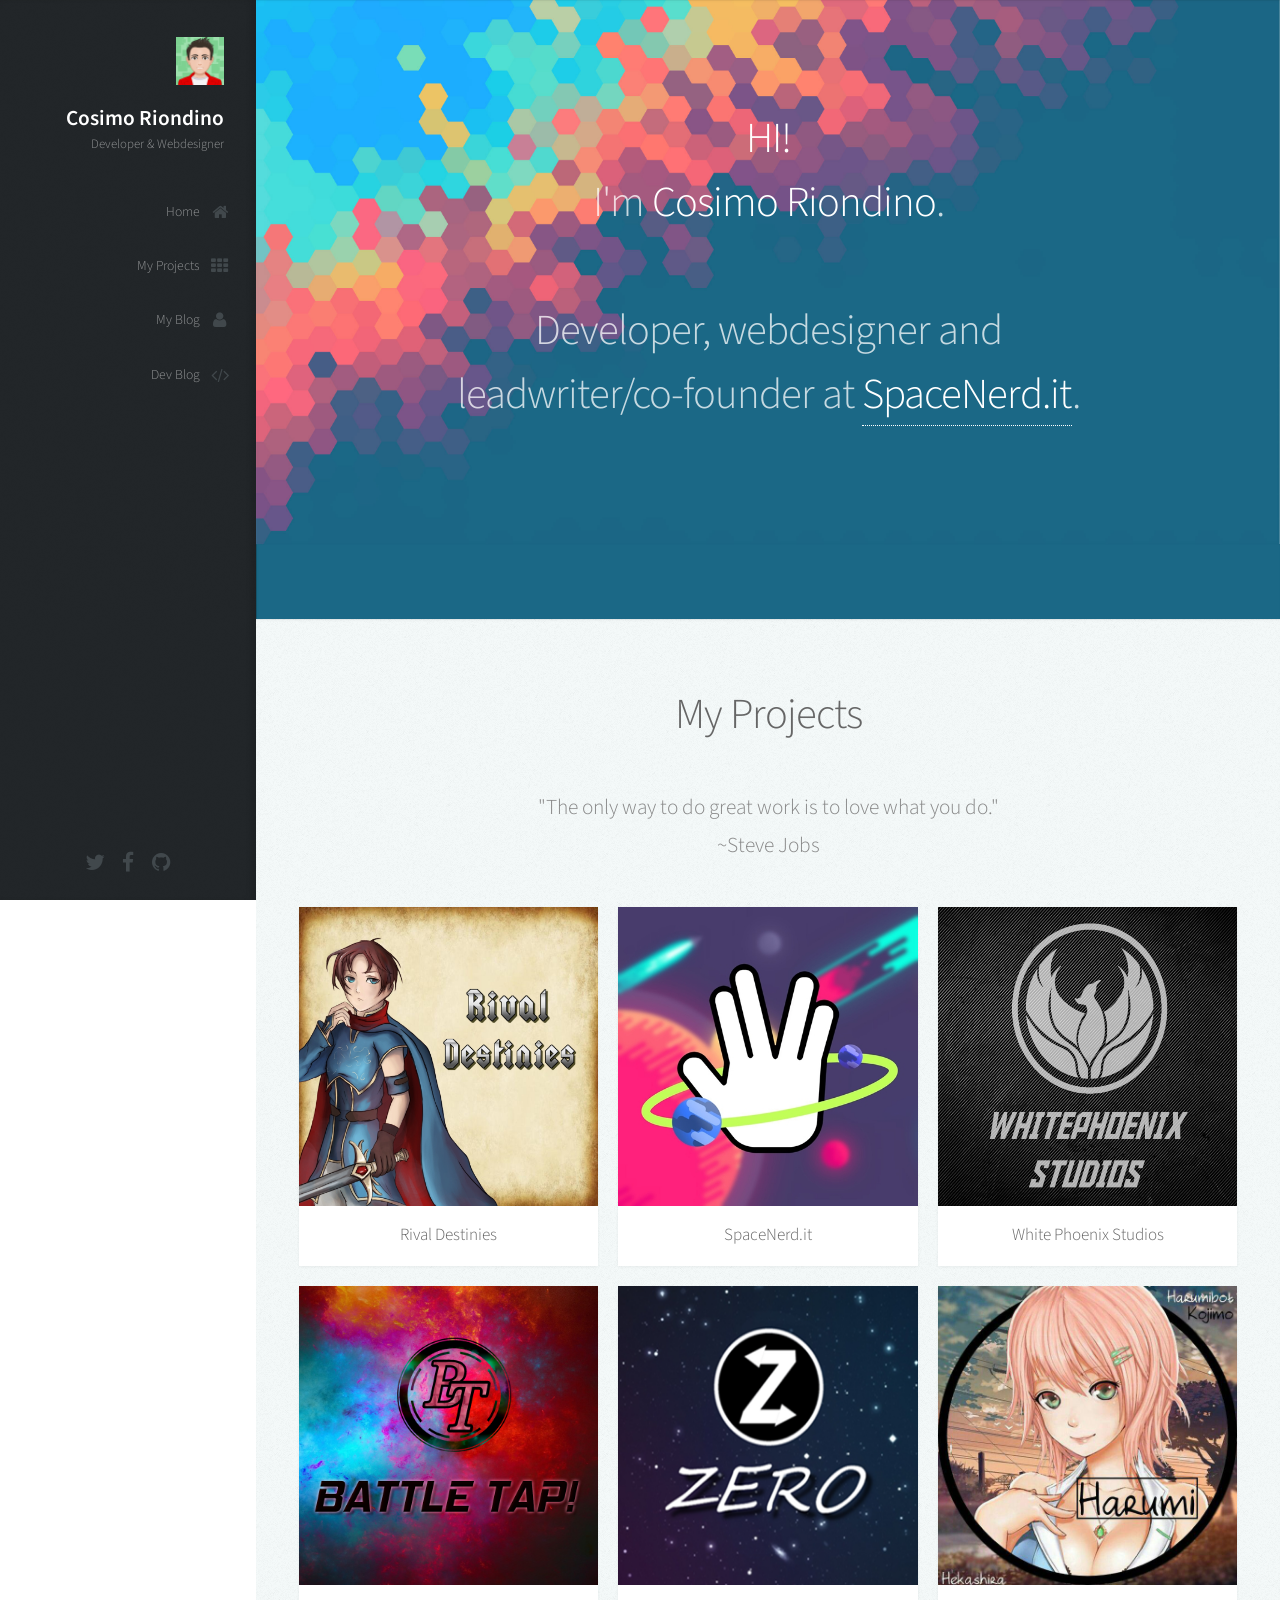
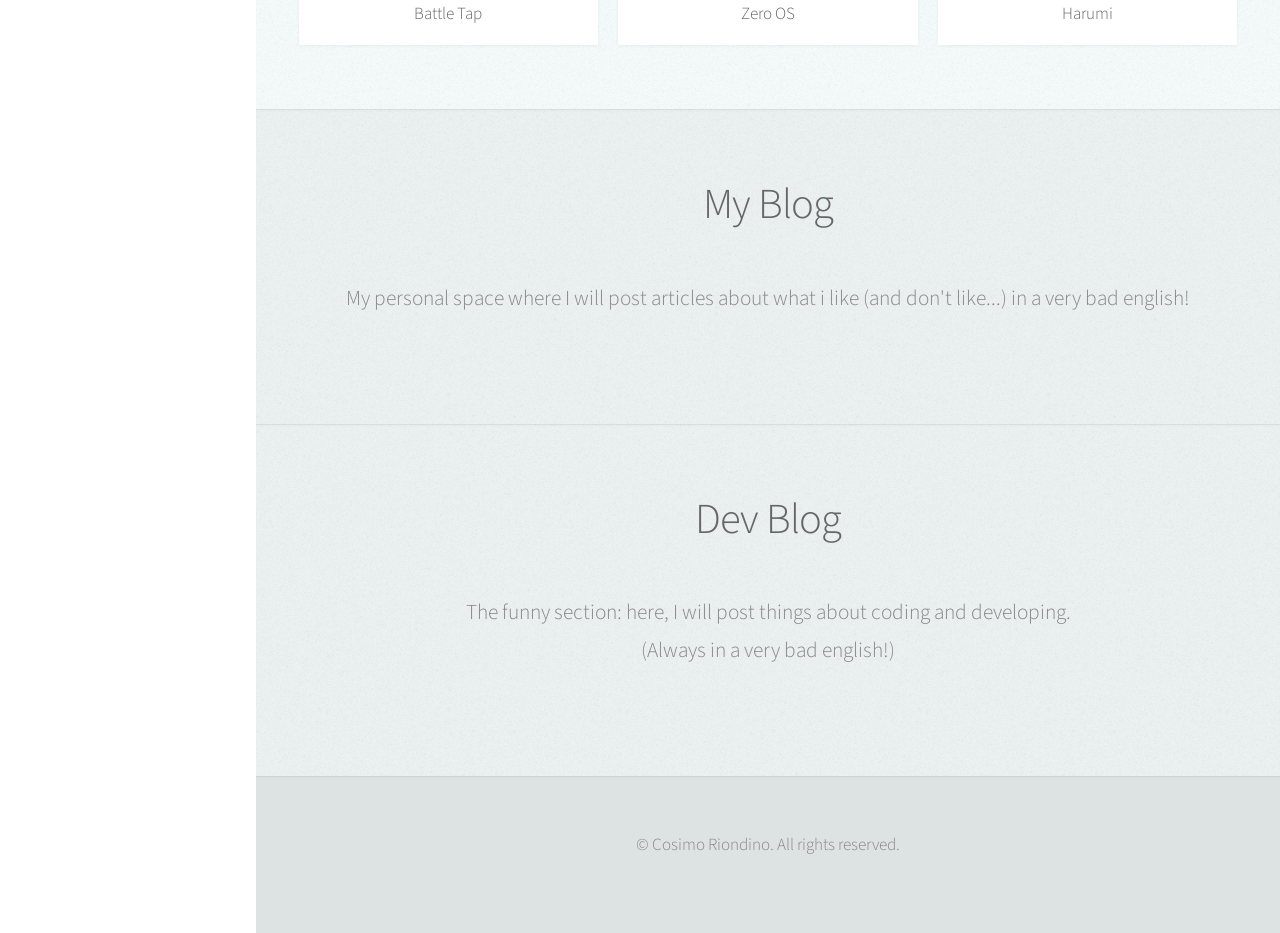
==== en/index.html @ 4dcd9742 "Initial commit" ====
<!DOCTYPE HTML>
<!--
  Portfolio site by Cosimo "Kojimo" Riondino

  Based on Prologue by HTML5 UP
	html5up.net | @ajlkn
	Free for personal and commercial use under the CCA 3.0 license (html5up.net/license)
-->
<html>
	<head>
		<title>Cosimo Riondino</title>
		<meta charset="utf-8" />
		<meta name="viewport" content="width=device-width, initial-scale=1" />
		<!--[if lte IE 8]><script src="assets/js/ie/html5shiv.js"></script><![endif]-->
		<link rel="stylesheet" href="assets/css/main.css" />
		<!--[if lte IE 8]><link rel="stylesheet" href="assets/css/ie8.css" /><![endif]-->
		<!--[if lte IE 9]><link rel="stylesheet" href="assets/css/ie9.css" /><![endif]-->
		<link rel="shortcut icon" type="image/png" href="images/avatar.png"/>
		<link rel="shortcut icon" type="image/png" href="https://kojimo.github.io/en/images/avatar.png"/>
	</head>
    <body>
		<!-- Header -->
			<div id="header">

				<div class="top">

					<!-- Logo -->
						<div id="logo">
							<span class="image avatar48"><img src="images/avatar.png" alt="" /></span>
							<h1 id="title">Cosimo Riondino</h1>
							<p>Developer & Webdesigner</p>
						</div>

					<!-- Nav -->
						<nav id="nav">
							<ul>
								<li><a href="#top" id="top-link" class="skel-layers-ignoreHref"><span class="icon fa-home">Home</span></a></li>
								<li><a href="#portfolio" id="portfolio-link" class="skel-layers-ignoreHref"><span class="icon fa-th">My Projects</span></a></li>
								<li><a href="#blog" id="about-link" class="skel-layers-ignoreHref"><span class="icon fa-user">My Blog</span></a></li>
                <li><a href="#dev" id="about-link" class="skel-layers-ignoreHref"><span class="icon fa-code">Dev Blog</span></a></li>
							</ul>
						</nav>

				</div>

				<div class="bottom">

					<!-- Social Icons -->
						<ul class="icons">
							<li><a href="https://twitter.com/kojimodev" class="icon fa-twitter"><span class="label">Twitter</span></a></li>
							<li><a href="https://www.facebook.com/cosimo.riondino.1" class="icon fa-facebook"><span class="label">Facebook</span></a></li>
							<li><a href="https://github.com/Kojimo" class="icon fa-github"><span class="label">Github</span></a></li>
						</ul>

				</div>

			</div>

		<!-- Main -->
			<div id="main">

				<!-- Intro -->
					<section id="top" class="one dark cover">
						<div class="container">

							<header>
								<h2 class="alt"><strong>HI!</strong><br>I'm <strong>Cosimo Riondino</strong>.<br><br>
                                    <p>Developer, webdesigner and <br>leadwriter/co-founder at <a href="https://spacenerd.it/">SpaceNerd.it</a>.</p></h2>
							</header>

						</div>
					</section>

				<!-- Portfolio -->
					<section id="portfolio" class="two">
						<div class="container">

							<header>
								<h2>My Projects</h2>
							</header>

							<p>"The only way to do great work is to love what you do."<br>~Steve Jobs</p>

							<div class="row">
								<div class="4u 12u$(mobile)">
									<article class="item">
										<a href="" class="image fit"><img src="images/rd.jpg" alt="" /></a>
										<header>
											<h3>Rival Destinies</h3>
										</header>
									</article>
									<article class="item">
										<a href="#" class="image fit"><img src="images/BTLOGO.png" alt="" /></a>
										<header>
											<h3>Battle Tap</h3>
										</header>
									</article>
								</div>
								<div class="4u 12u$(mobile)">
                                    <article class="item">
										<a href="" class="image fit"><img src="images/spn_logo.jpg" alt="" /></a>
										<header>
											<h3>SpaceNerd.it</h3>
										</header>
									</article>
									<article class="item">
										<a href="#" class="image fit"><img src="images/zero.png" alt="" /></a>
										<header>
											<h3>Zero OS</h3>
										</header>
									</article>
								</div>
								<div class="4u$ 12u$(mobile)">
                                    <article class="item">
										<a href="" class="image fit"><img src="images/wps.jpg" alt="" /></a>
										<header>
											<h3>White Phoenix Studios</h3>
										</header>
									</article>
									<article class="item">
										<a href="#" class="image fit"><img src="images/Harumi.jpg" alt="" /></a>
										<header>
											<h3>Harumi</h3>
										</header>
									</article>
								</div>
							</div>

						</div>
					</section>

				<!-- My Blog -->
					<section id="blog" class="three">
						<div class="container">

							<header>
								<h2>My Blog</h2>
							</header>

							<p>My personal space where I will post articles about what i like (and don't like...) in a very bad english!</p>

							<!--
							<div class="row">
								<div class="4u 12u$(mobile)">
									<article class="item">
										<a href="http://whitephoenix.horizon-team.com/rival-destinies" class="image fit"><img src="images/rd.jpg" alt="" /></a>
										<header>
											<h3>Rival Destinies</h3>
											<p style="text-align: justify;text-justify: inter-word;margin: 20px;">
											Tincidunt eu elit diam magnis pretium accumsan etiam id urna. Ridiculus
											ultricies curae quis et rhoncus velit. Lobortis elementum aliquet nec vitae
											laoreet eget cubilia quam non etiam odio tincidunt montes. Elementum sem
											parturient nulla quam placerat viverra mauris non cum elit tempus ullamcorper
											dolor. Libero rutrum ut lacinia donec curae mus vel quisque sociis nec
											ornare iaculis.</p>
										</header>
									</article>

								</div>
								<div class="4u 12u$(mobile)">
									<article class="item">
										<a href="http://whitephoenix.horizon-team.com/rival-destinies" class="image fit"><img src="images/rd.jpg" alt="" /></a>
										<header>
											<h3>Rival Destinies</h3>
											<p style="text-align: justify;text-justify: inter-word;margin: 20px;">
											Tincidunt eu elit diam magnis pretium accumsan etiam id urna. Ridiculus
											ultricies curae quis et rhoncus velit. Lobortis elementum aliquet nec vitae
											laoreet eget cubilia quam non etiam odio tincidunt montes. Elementum sem
											parturient nulla quam placerat viverra mauris non cum elit tempus ullamcorper
											dolor. Libero rutrum ut lacinia donec curae mus vel quisque sociis nec
											ornare iaculis.</p>
										</header>
									</article>

								</div>
								<div class="4u 12u$(mobile)">
									<article class="item">
										<a href="http://whitephoenix.horizon-team.com/rival-destinies" class="image fit"><img src="images/rd.jpg" alt="" /></a>
										<header>
											<h3>Rival Destinies</h3>
											<p style="text-align: justify;text-justify: inter-word;margin: 20px;">
											Tincidunt eu elit diam magnis pretium accumsan etiam id urna. Ridiculus
											ultricies curae quis et rhoncus velit. Lobortis elementum aliquet nec vitae
											laoreet eget cubilia quam non etiam odio tincidunt montes. Elementum sem
											parturient nulla quam placerat viverra mauris non cum elit tempus ullamcorper
											dolor. Libero rutrum ut lacinia donec curae mus vel quisque sociis nec
											ornare iaculis.</p>
										</header>
									</article>
								</div>
-->

						</div>
					</section>

                <!-- Dev Blog -->
					<section id="dev" class="three">
						<div class="container">

							<header>
								<h2>Dev Blog</h2>
							</header>

							<!-- <a href="#" class="image featured"><img src="images/pic08.jpg" alt="" /></a> -->

							<p>The funny section: here, I will post things about coding and developing.<br>(Always in a very bad english!)</p>

						</div>
					</section>

			</div>

		<!-- Footer -->
			<div id="footer">

				<!-- Copyright -->
					<ul class="copyright">
						<li>&copy; Cosimo Riondino. All rights reserved.</li>
					</ul>

			</div>

		<!-- Scripts -->
			<script src="assets/js/jquery.min.js"></script>
			<script src="assets/js/jquery.scrolly.min.js"></script>
			<script src="assets/js/jquery.scrollzer.min.js"></script>
			<script src="assets/js/skel.min.js"></script>
			<script src="assets/js/util.js"></script>
			<!--[if lte IE 8]><script src="assets/js/ie/respond.min.js"></script><![endif]-->
			<script src="assets/js/main.js"></script>

	</body>
</html>
---- en/assets/css/main.css ----
@import url("font-awesome.min.css");
@import url("https://fonts.googleapis.com/css?family=Source+Sans+Pro:300,300italic,400,600");

/*
	Prologue by HTML5 UP
	html5up.net | @ajlkn
	Free for personal and commercial use under the CCA 3.0 license (html5up.net/license)
*/

/* Reset */

	html, body, div, span, applet, object, iframe, h1, h2, h3, h4, h5, h6, p, blockquote, pre, a, abbr, acronym, address, big, cite, code, del, dfn, em, img, ins, kbd, q, s, samp, small, strike, strong, sub, sup, tt, var, b, u, i, center, dl, dt, dd, ol, ul, li, fieldset, form, label, legend, table, caption, tbody, tfoot, thead, tr, th, td, article, aside, canvas, details, embed, figure, figcaption, footer, header, hgroup, menu, nav, output, ruby, section, summary, time, mark, audio, video {
		margin: 0;
		padding: 0;
		border: 0;
		font-size: 100%;
		font: inherit;
		vertical-align: baseline;
	}

	article, aside, details, figcaption, figure, footer, header, hgroup, menu, nav, section {
		display: block;
	}

	body {
		line-height: 1;
	}

	ol, ul {
		list-style: none;
	}

	blockquote, q {
		quotes: none;
	}

	blockquote:before, blockquote:after, q:before, q:after {
		content: '';
		content: none;
	}

	table {
		border-collapse: collapse;
		border-spacing: 0;
	}

	body {
		-webkit-text-size-adjust: none;
	}

/* Box Model */

	*, *:before, *:after {
		-moz-box-sizing: border-box;
		-webkit-box-sizing: border-box;
		box-sizing: border-box;
	}

/* Containers */

	.container {
		margin-left: auto;
		margin-right: auto;
	}

	.container.\31 25\25 {
		width: 100%;
		max-width: 1750px;
		min-width: 1400px;
	}

	.container.\37 5\25 {
		width: 1050px;
	}

	.container.\35 0\25 {
		width: 700px;
	}

	.container.\32 5\25 {
		width: 350px;
	}

	.container {
		width: 1400px;
	}

	@media screen and (min-width: 961px) and (max-width: 1880px) {

		.container.\31 25\25 {
			width: 100%;
			max-width: 1500px;
			min-width: 1200px;
		}

		.container.\37 5\25 {
			width: 900px;
		}

		.container.\35 0\25 {
			width: 600px;
		}

		.container.\32 5\25 {
			width: 300px;
		}

		.container {
			width: 1200px;
		}

	}

	@media screen and (min-width: 961px) and (max-width: 1620px) {

		.container.\31 25\25 {
			width: 100%;
			max-width: 1200px;
			min-width: 960px;
		}

		.container.\37 5\25 {
			width: 720px;
		}

		.container.\35 0\25 {
			width: 480px;
		}

		.container.\32 5\25 {
			width: 240px;
		}

		.container {
			width: 960px;
		}

	}

	@media screen and (min-width: 961px) and (max-width: 1320px) {

		.container.\31 25\25 {
			width: 100%;
			max-width: 125%;
			min-width: 100%;
		}

		.container.\37 5\25 {
			width: 75%;
		}

		.container.\35 0\25 {
			width: 50%;
		}

		.container.\32 5\25 {
			width: 25%;
		}

		.container {
			width: 100%;
		}

	}

	@media screen and (max-width: 960px) {

		.container.\31 25\25 {
			width: 100%;
			max-width: 125%;
			min-width: 100%;
		}

		.container.\37 5\25 {
			width: 75%;
		}

		.container.\35 0\25 {
			width: 50%;
		}

		.container.\32 5\25 {
			width: 25%;
		}

		.container {
			width: 100%;
		}

	}

	@media screen and (max-width: 736px) {

		.container.\31 25\25 {
			width: 100%;
			max-width: 125%;
			min-width: 100%;
		}

		.container.\37 5\25 {
			width: 75%;
		}

		.container.\35 0\25 {
			width: 50%;
		}

		.container.\32 5\25 {
			width: 25%;
		}

		.container {
			width: 100% !important;
		}

	}

/* Grid */

	.row {
		border-bottom: solid 1px transparent;
		-moz-box-sizing: border-box;
		-webkit-box-sizing: border-box;
		box-sizing: border-box;
	}

	.row > * {
		float: left;
		-moz-box-sizing: border-box;
		-webkit-box-sizing: border-box;
		box-sizing: border-box;
	}

	.row:after, .row:before {
		content: '';
		display: block;
		clear: both;
		height: 0;
	}

	.row.uniform > * > :first-child {
		margin-top: 0;
	}

	.row.uniform > * > :last-child {
		margin-bottom: 0;
	}

	.row.\30 \25 > * {
		padding: 0px 0 0 0px;
	}

	.row.\30 \25 {
		margin: 0px 0 -1px 0px;
	}

	.row.uniform.\30 \25 > * {
		padding: 0px 0 0 0px;
	}

	.row.uniform.\30 \25 {
		margin: 0px 0 -1px 0px;
	}

	.row > * {
		padding: 40px 0 0 40px;
	}

	.row {
		margin: -40px 0 -1px -40px;
	}

	.row.uniform > * {
		padding: 40px 0 0 40px;
	}

	.row.uniform {
		margin: -40px 0 -1px -40px;
	}

	.row.\32 00\25 > * {
		padding: 80px 0 0 80px;
	}

	.row.\32 00\25 {
		margin: -80px 0 -1px -80px;
	}

	.row.uniform.\32 00\25 > * {
		padding: 80px 0 0 80px;
	}

	.row.uniform.\32 00\25 {
		margin: -80px 0 -1px -80px;
	}

	.row.\31 50\25 > * {
		padding: 60px 0 0 60px;
	}

	.row.\31 50\25 {
		margin: -60px 0 -1px -60px;
	}

	.row.uniform.\31 50\25 > * {
		padding: 60px 0 0 60px;
	}

	.row.uniform.\31 50\25 {
		margin: -60px 0 -1px -60px;
	}

	.row.\35 0\25 > * {
		padding: 20px 0 0 20px;
	}

	.row.\35 0\25 {
		margin: -20px 0 -1px -20px;
	}

	.row.uniform.\35 0\25 > * {
		padding: 20px 0 0 20px;
	}

	.row.uniform.\35 0\25 {
		margin: -20px 0 -1px -20px;
	}

	.row.\32 5\25 > * {
		padding: 10px 0 0 10px;
	}

	.row.\32 5\25 {
		margin: -10px 0 -1px -10px;
	}

	.row.uniform.\32 5\25 > * {
		padding: 10px 0 0 10px;
	}

	.row.uniform.\32 5\25 {
		margin: -10px 0 -1px -10px;
	}

	.\31 2u, .\31 2u\24 {
		width: 100%;
		clear: none;
		margin-left: 0;
	}

	.\31 1u, .\31 1u\24 {
		width: 91.6666666667%;
		clear: none;
		margin-left: 0;
	}

	.\31 0u, .\31 0u\24 {
		width: 83.3333333333%;
		clear: none;
		margin-left: 0;
	}

	.\39 u, .\39 u\24 {
		width: 75%;
		clear: none;
		margin-left: 0;
	}

	.\38 u, .\38 u\24 {
		width: 66.6666666667%;
		clear: none;
		margin-left: 0;
	}

	.\37 u, .\37 u\24 {
		width: 58.3333333333%;
		clear: none;
		margin-left: 0;
	}

	.\36 u, .\36 u\24 {
		width: 50%;
		clear: none;
		margin-left: 0;
	}

	.\35 u, .\35 u\24 {
		width: 41.6666666667%;
		clear: none;
		margin-left: 0;
	}

	.\34 u, .\34 u\24 {
		width: 33.3333333333%;
		clear: none;
		margin-left: 0;
	}

	.\33 u, .\33 u\24 {
		width: 25%;
		clear: none;
		margin-left: 0;
	}

	.\32 u, .\32 u\24 {
		width: 16.6666666667%;
		clear: none;
		margin-left: 0;
	}

	.\31 u, .\31 u\24 {
		width: 8.3333333333%;
		clear: none;
		margin-left: 0;
	}

	.\31 2u\24 + *,
	.\31 1u\24 + *,
	.\31 0u\24 + *,
	.\39 u\24 + *,
	.\38 u\24 + *,
	.\37 u\24 + *,
	.\36 u\24 + *,
	.\35 u\24 + *,
	.\34 u\24 + *,
	.\33 u\24 + *,
	.\32 u\24 + *,
	.\31 u\24 + * {
		clear: left;
	}

	.\-11u {
		margin-left: 91.66667%;
	}

	.\-10u {
		margin-left: 83.33333%;
	}

	.\-9u {
		margin-left: 75%;
	}

	.\-8u {
		margin-left: 66.66667%;
	}

	.\-7u {
		margin-left: 58.33333%;
	}

	.\-6u {
		margin-left: 50%;
	}

	.\-5u {
		margin-left: 41.66667%;
	}

	.\-4u {
		margin-left: 33.33333%;
	}

	.\-3u {
		margin-left: 25%;
	}

	.\-2u {
		margin-left: 16.66667%;
	}

	.\-1u {
		margin-left: 8.33333%;
	}

	@media screen and (min-width: 961px) and (max-width: 1880px) {

		.row > * {
			padding: 40px 0 0 40px;
		}

		.row {
			margin: -40px 0 -1px -40px;
		}

		.row.uniform > * {
			padding: 40px 0 0 40px;
		}

		.row.uniform {
			margin: -40px 0 -1px -40px;
		}

		.row.\32 00\25 > * {
			padding: 80px 0 0 80px;
		}

		.row.\32 00\25 {
			margin: -80px 0 -1px -80px;
		}

		.row.uniform.\32 00\25 > * {
			padding: 80px 0 0 80px;
		}

		.row.uniform.\32 00\25 {
			margin: -80px 0 -1px -80px;
		}

		.row.\31 50\25 > * {
			padding: 60px 0 0 60px;
		}

		.row.\31 50\25 {
			margin: -60px 0 -1px -60px;
		}

		.row.uniform.\31 50\25 > * {
			padding: 60px 0 0 60px;
		}

		.row.uniform.\31 50\25 {
			margin: -60px 0 -1px -60px;
		}

		.row.\35 0\25 > * {
			padding: 20px 0 0 20px;
		}

		.row.\35 0\25 {
			margin: -20px 0 -1px -20px;
		}

		.row.uniform.\35 0\25 > * {
			padding: 20px 0 0 20px;
		}

		.row.uniform.\35 0\25 {
			margin: -20px 0 -1px -20px;
		}

		.row.\32 5\25 > * {
			padding: 10px 0 0 10px;
		}

		.row.\32 5\25 {
			margin: -10px 0 -1px -10px;
		}

		.row.uniform.\32 5\25 > * {
			padding: 10px 0 0 10px;
		}

		.row.uniform.\32 5\25 {
			margin: -10px 0 -1px -10px;
		}

		.\31 2u\28wide\29, .\31 2u\24\28wide\29 {
			width: 100%;
			clear: none;
			margin-left: 0;
		}

		.\31 1u\28wide\29, .\31 1u\24\28wide\29 {
			width: 91.6666666667%;
			clear: none;
			margin-left: 0;
		}

		.\31 0u\28wide\29, .\31 0u\24\28wide\29 {
			width: 83.3333333333%;
			clear: none;
			margin-left: 0;
		}

		.\39 u\28wide\29, .\39 u\24\28wide\29 {
			width: 75%;
			clear: none;
			margin-left: 0;
		}

		.\38 u\28wide\29, .\38 u\24\28wide\29 {
			width: 66.6666666667%;
			clear: none;
			margin-left: 0;
		}

		.\37 u\28wide\29, .\37 u\24\28wide\29 {
			width: 58.3333333333%;
			clear: none;
			margin-left: 0;
		}

		.\36 u\28wide\29, .\36 u\24\28wide\29 {
			width: 50%;
			clear: none;
			margin-left: 0;
		}

		.\35 u\28wide\29, .\35 u\24\28wide\29 {
			width: 41.6666666667%;
			clear: none;
			margin-left: 0;
		}

		.\34 u\28wide\29, .\34 u\24\28wide\29 {
			width: 33.3333333333%;
			clear: none;
			margin-left: 0;
		}

		.\33 u\28wide\29, .\33 u\24\28wide\29 {
			width: 25%;
			clear: none;
			margin-left: 0;
		}

		.\32 u\28wide\29, .\32 u\24\28wide\29 {
			width: 16.6666666667%;
			clear: none;
			margin-left: 0;
		}

		.\31 u\28wide\29, .\31 u\24\28wide\29 {
			width: 8.3333333333%;
			clear: none;
			margin-left: 0;
		}

		.\31 2u\24\28wide\29 + *,
		.\31 1u\24\28wide\29 + *,
		.\31 0u\24\28wide\29 + *,
		.\39 u\24\28wide\29 + *,
		.\38 u\24\28wide\29 + *,
		.\37 u\24\28wide\29 + *,
		.\36 u\24\28wide\29 + *,
		.\35 u\24\28wide\29 + *,
		.\34 u\24\28wide\29 + *,
		.\33 u\24\28wide\29 + *,
		.\32 u\24\28wide\29 + *,
		.\31 u\24\28wide\29 + * {
			clear: left;
		}

		.\-11u\28wide\29 {
			margin-left: 91.66667%;
		}

		.\-10u\28wide\29 {
			margin-left: 83.33333%;
		}

		.\-9u\28wide\29 {
			margin-left: 75%;
		}

		.\-8u\28wide\29 {
			margin-left: 66.66667%;
		}

		.\-7u\28wide\29 {
			margin-left: 58.33333%;
		}

		.\-6u\28wide\29 {
			margin-left: 50%;
		}

		.\-5u\28wide\29 {
			margin-left: 41.66667%;
		}

		.\-4u\28wide\29 {
			margin-left: 33.33333%;
		}

		.\-3u\28wide\29 {
			margin-left: 25%;
		}

		.\-2u\28wide\29 {
			margin-left: 16.66667%;
		}

		.\-1u\28wide\29 {
			margin-left: 8.33333%;
		}

	}

	@media screen and (min-width: 961px) and (max-width: 1620px) {

		.row > * {
			padding: 40px 0 0 40px;
		}

		.row {
			margin: -40px 0 -1px -40px;
		}

		.row.uniform > * {
			padding: 40px 0 0 40px;
		}

		.row.uniform {
			margin: -40px 0 -1px -40px;
		}

		.row.\32 00\25 > * {
			padding: 80px 0 0 80px;
		}

		.row.\32 00\25 {
			margin: -80px 0 -1px -80px;
		}

		.row.uniform.\32 00\25 > * {
			padding: 80px 0 0 80px;
		}

		.row.uniform.\32 00\25 {
			margin: -80px 0 -1px -80px;
		}

		.row.\31 50\25 > * {
			padding: 60px 0 0 60px;
		}

		.row.\31 50\25 {
			margin: -60px 0 -1px -60px;
		}

		.row.uniform.\31 50\25 > * {
			padding: 60px 0 0 60px;
		}

		.row.uniform.\31 50\25 {
			margin: -60px 0 -1px -60px;
		}

		.row.\35 0\25 > * {
			padding: 20px 0 0 20px;
		}

		.row.\35 0\25 {
			margin: -20px 0 -1px -20px;
		}

		.row.uniform.\35 0\25 > * {
			padding: 20px 0 0 20px;
		}

		.row.uniform.\35 0\25 {
			margin: -20px 0 -1px -20px;
		}

		.row.\32 5\25 > * {
			padding: 10px 0 0 10px;
		}

		.row.\32 5\25 {
			margin: -10px 0 -1px -10px;
		}

		.row.uniform.\32 5\25 > * {
			padding: 10px 0 0 10px;
		}

		.row.uniform.\32 5\25 {
			margin: -10px 0 -1px -10px;
		}

		.\31 2u\28normal\29, .\31 2u\24\28normal\29 {
			width: 100%;
			clear: none;
			margin-left: 0;
		}

		.\31 1u\28normal\29, .\31 1u\24\28normal\29 {
			width: 91.6666666667%;
			clear: none;
			margin-left: 0;
		}

		.\31 0u\28normal\29, .\31 0u\24\28normal\29 {
			width: 83.3333333333%;
			clear: none;
			margin-left: 0;
		}

		.\39 u\28normal\29, .\39 u\24\28normal\29 {
			width: 75%;
			clear: none;
			margin-left: 0;
		}

		.\38 u\28normal\29, .\38 u\24\28normal\29 {
			width: 66.6666666667%;
			clear: none;
			margin-left: 0;
		}

		.\37 u\28normal\29, .\37 u\24\28normal\29 {
			width: 58.3333333333%;
			clear: none;
			margin-left: 0;
		}

		.\36 u\28normal\29, .\36 u\24\28normal\29 {
			width: 50%;
			clear: none;
			margin-left: 0;
		}

		.\35 u\28normal\29, .\35 u\24\28normal\29 {
			width: 41.6666666667%;
			clear: none;
			margin-left: 0;
		}

		.\34 u\28normal\29, .\34 u\24\28normal\29 {
			width: 33.3333333333%;
			clear: none;
			margin-left: 0;
		}

		.\33 u\28normal\29, .\33 u\24\28normal\29 {
			width: 25%;
			clear: none;
			margin-left: 0;
		}

		.\32 u\28normal\29, .\32 u\24\28normal\29 {
			width: 16.6666666667%;
			clear: none;
			margin-left: 0;
		}

		.\31 u\28normal\29, .\31 u\24\28normal\29 {
			width: 8.3333333333%;
			clear: none;
			margin-left: 0;
		}

		.\31 2u\24\28normal\29 + *,
		.\31 1u\24\28normal\29 + *,
		.\31 0u\24\28normal\29 + *,
		.\39 u\24\28normal\29 + *,
		.\38 u\24\28normal\29 + *,
		.\37 u\24\28normal\29 + *,
		.\36 u\24\28normal\29 + *,
		.\35 u\24\28normal\29 + *,
		.\34 u\24\28normal\29 + *,
		.\33 u\24\28normal\29 + *,
		.\32 u\24\28normal\29 + *,
		.\31 u\24\28normal\29 + * {
			clear: left;
		}

		.\-11u\28normal\29 {
			margin-left: 91.66667%;
		}

		.\-10u\28normal\29 {
			margin-left: 83.33333%;
		}

		.\-9u\28normal\29 {
			margin-left: 75%;
		}

		.\-8u\28normal\29 {
			margin-left: 66.66667%;
		}

		.\-7u\28normal\29 {
			margin-left: 58.33333%;
		}

		.\-6u\28normal\29 {
			margin-left: 50%;
		}

		.\-5u\28normal\29 {
			margin-left: 41.66667%;
		}

		.\-4u\28normal\29 {
			margin-left: 33.33333%;
		}

		.\-3u\28normal\29 {
			margin-left: 25%;
		}

		.\-2u\28normal\29 {
			margin-left: 16.66667%;
		}

		.\-1u\28normal\29 {
			margin-left: 8.33333%;
		}

	}

	@media screen and (min-width: 961px) and (max-width: 1320px) {

		.row > * {
			padding: 20px 0 0 20px;
		}

		.row {
			margin: -20px 0 -1px -20px;
		}

		.row.uniform > * {
			padding: 20px 0 0 20px;
		}

		.row.uniform {
			margin: -20px 0 -1px -20px;
		}

		.row.\32 00\25 > * {
			padding: 40px 0 0 40px;
		}

		.row.\32 00\25 {
			margin: -40px 0 -1px -40px;
		}

		.row.uniform.\32 00\25 > * {
			padding: 40px 0 0 40px;
		}

		.row.uniform.\32 00\25 {
			margin: -40px 0 -1px -40px;
		}

		.row.\31 50\25 > * {
			padding: 30px 0 0 30px;
		}

		.row.\31 50\25 {
			margin: -30px 0 -1px -30px;
		}

		.row.uniform.\31 50\25 > * {
			padding: 30px 0 0 30px;
		}

		.row.uniform.\31 50\25 {
			margin: -30px 0 -1px -30px;
		}

		.row.\35 0\25 > * {
			padding: 10px 0 0 10px;
		}

		.row.\35 0\25 {
			margin: -10px 0 -1px -10px;
		}

		.row.uniform.\35 0\25 > * {
			padding: 10px 0 0 10px;
		}

		.row.uniform.\35 0\25 {
			margin: -10px 0 -1px -10px;
		}

		.row.\32 5\25 > * {
			padding: 5px 0 0 5px;
		}

		.row.\32 5\25 {
			margin: -5px 0 -1px -5px;
		}

		.row.uniform.\32 5\25 > * {
			padding: 5px 0 0 5px;
		}

		.row.uniform.\32 5\25 {
			margin: -5px 0 -1px -5px;
		}

		.\31 2u\28narrow\29, .\31 2u\24\28narrow\29 {
			width: 100%;
			clear: none;
			margin-left: 0;
		}

		.\31 1u\28narrow\29, .\31 1u\24\28narrow\29 {
			width: 91.6666666667%;
			clear: none;
			margin-left: 0;
		}

		.\31 0u\28narrow\29, .\31 0u\24\28narrow\29 {
			width: 83.3333333333%;
			clear: none;
			margin-left: 0;
		}

		.\39 u\28narrow\29, .\39 u\24\28narrow\29 {
			width: 75%;
			clear: none;
			margin-left: 0;
		}

		.\38 u\28narrow\29, .\38 u\24\28narrow\29 {
			width: 66.6666666667%;
			clear: none;
			margin-left: 0;
		}

		.\37 u\28narrow\29, .\37 u\24\28narrow\29 {
			width: 58.3333333333%;
			clear: none;
			margin-left: 0;
		}

		.\36 u\28narrow\29, .\36 u\24\28narrow\29 {
			width: 50%;
			clear: none;
			margin-left: 0;
		}

		.\35 u\28narrow\29, .\35 u\24\28narrow\29 {
			width: 41.6666666667%;
			clear: none;
			margin-left: 0;
		}

		.\34 u\28narrow\29, .\34 u\24\28narrow\29 {
			width: 33.3333333333%;
			clear: none;
			margin-left: 0;
		}

		.\33 u\28narrow\29, .\33 u\24\28narrow\29 {
			width: 25%;
			clear: none;
			margin-left: 0;
		}

		.\32 u\28narrow\29, .\32 u\24\28narrow\29 {
			width: 16.6666666667%;
			clear: none;
			margin-left: 0;
		}

		.\31 u\28narrow\29, .\31 u\24\28narrow\29 {
			width: 8.3333333333%;
			clear: none;
			margin-left: 0;
		}

		.\31 2u\24\28narrow\29 + *,
		.\31 1u\24\28narrow\29 + *,
		.\31 0u\24\28narrow\29 + *,
		.\39 u\24\28narrow\29 + *,
		.\38 u\24\28narrow\29 + *,
		.\37 u\24\28narrow\29 + *,
		.\36 u\24\28narrow\29 + *,
		.\35 u\24\28narrow\29 + *,
		.\34 u\24\28narrow\29 + *,
		.\33 u\24\28narrow\29 + *,
		.\32 u\24\28narrow\29 + *,
		.\31 u\24\28narrow\29 + * {
			clear: left;
		}

		.\-11u\28narrow\29 {
			margin-left: 91.66667%;
		}

		.\-10u\28narrow\29 {
			margin-left: 83.33333%;
		}

		.\-9u\28narrow\29 {
			margin-left: 75%;
		}

		.\-8u\28narrow\29 {
			margin-left: 66.66667%;
		}

		.\-7u\28narrow\29 {
			margin-left: 58.33333%;
		}

		.\-6u\28narrow\29 {
			margin-left: 50%;
		}

		.\-5u\28narrow\29 {
			margin-left: 41.66667%;
		}

		.\-4u\28narrow\29 {
			margin-left: 33.33333%;
		}

		.\-3u\28narrow\29 {
			margin-left: 25%;
		}

		.\-2u\28narrow\29 {
			margin-left: 16.66667%;
		}

		.\-1u\28narrow\29 {
			margin-left: 8.33333%;
		}

	}

	@media screen and (max-width: 960px) {

		.row > * {
			padding: 20px 0 0 20px;
		}

		.row {
			margin: -20px 0 -1px -20px;
		}

		.row.uniform > * {
			padding: 20px 0 0 20px;
		}

		.row.uniform {
			margin: -20px 0 -1px -20px;
		}

		.row.\32 00\25 > * {
			padding: 40px 0 0 40px;
		}

		.row.\32 00\25 {
			margin: -40px 0 -1px -40px;
		}

		.row.uniform.\32 00\25 > * {
			padding: 40px 0 0 40px;
		}

		.row.uniform.\32 00\25 {
			margin: -40px 0 -1px -40px;
		}

		.row.\31 50\25 > * {
			padding: 30px 0 0 30px;
		}

		.row.\31 50\25 {
			margin: -30px 0 -1px -30px;
		}

		.row.uniform.\31 50\25 > * {
			padding: 30px 0 0 30px;
		}

		.row.uniform.\31 50\25 {
			margin: -30px 0 -1px -30px;
		}

		.row.\35 0\25 > * {
			padding: 10px 0 0 10px;
		}

		.row.\35 0\25 {
			margin: -10px 0 -1px -10px;
		}

		.row.uniform.\35 0\25 > * {
			padding: 10px 0 0 10px;
		}

		.row.uniform.\35 0\25 {
			margin: -10px 0 -1px -10px;
		}

		.row.\32 5\25 > * {
			padding: 5px 0 0 5px;
		}

		.row.\32 5\25 {
			margin: -5px 0 -1px -5px;
		}

		.row.uniform.\32 5\25 > * {
			padding: 5px 0 0 5px;
		}

		.row.uniform.\32 5\25 {
			margin: -5px 0 -1px -5px;
		}

		.\31 2u\28narrower\29, .\31 2u\24\28narrower\29 {
			width: 100%;
			clear: none;
			margin-left: 0;
		}

		.\31 1u\28narrower\29, .\31 1u\24\28narrower\29 {
			width: 91.6666666667%;
			clear: none;
			margin-left: 0;
		}

		.\31 0u\28narrower\29, .\31 0u\24\28narrower\29 {
			width: 83.3333333333%;
			clear: none;
			margin-left: 0;
		}

		.\39 u\28narrower\29, .\39 u\24\28narrower\29 {
			width: 75%;
			clear: none;
			margin-left: 0;
		}

		.\38 u\28narrower\29, .\38 u\24\28narrower\29 {
			width: 66.6666666667%;
			clear: none;
			margin-left: 0;
		}

		.\37 u\28narrower\29, .\37 u\24\28narrower\29 {
			width: 58.3333333333%;
			clear: none;
			margin-left: 0;
		}

		.\36 u\28narrower\29, .\36 u\24\28narrower\29 {
			width: 50%;
			clear: none;
			margin-left: 0;
		}

		.\35 u\28narrower\29, .\35 u\24\28narrower\29 {
			width: 41.6666666667%;
			clear: none;
			margin-left: 0;
		}

		.\34 u\28narrower\29, .\34 u\24\28narrower\29 {
			width: 33.3333333333%;
			clear: none;
			margin-left: 0;
		}

		.\33 u\28narrower\29, .\33 u\24\28narrower\29 {
			width: 25%;
			clear: none;
			margin-left: 0;
		}

		.\32 u\28narrower\29, .\32 u\24\28narrower\29 {
			width: 16.6666666667%;
			clear: none;
			margin-left: 0;
		}

		.\31 u\28narrower\29, .\31 u\24\28narrower\29 {
			width: 8.3333333333%;
			clear: none;
			margin-left: 0;
		}

		.\31 2u\24\28narrower\29 + *,
		.\31 1u\24\28narrower\29 + *,
		.\31 0u\24\28narrower\29 + *,
		.\39 u\24\28narrower\29 + *,
		.\38 u\24\28narrower\29 + *,
		.\37 u\24\28narrower\29 + *,
		.\36 u\24\28narrower\29 + *,
		.\35 u\24\28narrower\29 + *,
		.\34 u\24\28narrower\29 + *,
		.\33 u\24\28narrower\29 + *,
		.\32 u\24\28narrower\29 + *,
		.\31 u\24\28narrower\29 + * {
			clear: left;
		}

		.\-11u\28narrower\29 {
			margin-left: 91.66667%;
		}

		.\-10u\28narrower\29 {
			margin-left: 83.33333%;
		}

		.\-9u\28narrower\29 {
			margin-left: 75%;
		}

		.\-8u\28narrower\29 {
			margin-left: 66.66667%;
		}

		.\-7u\28narrower\29 {
			margin-left: 58.33333%;
		}

		.\-6u\28narrower\29 {
			margin-left: 50%;
		}

		.\-5u\28narrower\29 {
			margin-left: 41.66667%;
		}

		.\-4u\28narrower\29 {
			margin-left: 33.33333%;
		}

		.\-3u\28narrower\29 {
			margin-left: 25%;
		}

		.\-2u\28narrower\29 {
			margin-left: 16.66667%;
		}

		.\-1u\28narrower\29 {
			margin-left: 8.33333%;
		}

	}

	@media screen and (max-width: 736px) {

		.row > * {
			padding: 20px 0 0 20px;
		}

		.row {
			margin: -20px 0 -1px -20px;
		}

		.row.uniform > * {
			padding: 20px 0 0 20px;
		}

		.row.uniform {
			margin: -20px 0 -1px -20px;
		}

		.row.\32 00\25 > * {
			padding: 40px 0 0 40px;
		}

		.row.\32 00\25 {
			margin: -40px 0 -1px -40px;
		}

		.row.uniform.\32 00\25 > * {
			padding: 40px 0 0 40px;
		}

		.row.uniform.\32 00\25 {
			margin: -40px 0 -1px -40px;
		}

		.row.\31 50\25 > * {
			padding: 30px 0 0 30px;
		}

		.row.\31 50\25 {
			margin: -30px 0 -1px -30px;
		}

		.row.uniform.\31 50\25 > * {
			padding: 30px 0 0 30px;
		}

		.row.uniform.\31 50\25 {
			margin: -30px 0 -1px -30px;
		}

		.row.\35 0\25 > * {
			padding: 10px 0 0 10px;
		}

		.row.\35 0\25 {
			margin: -10px 0 -1px -10px;
		}

		.row.uniform.\35 0\25 > * {
			padding: 10px 0 0 10px;
		}

		.row.uniform.\35 0\25 {
			margin: -10px 0 -1px -10px;
		}

		.row.\32 5\25 > * {
			padding: 5px 0 0 5px;
		}

		.row.\32 5\25 {
			margin: -5px 0 -1px -5px;
		}

		.row.uniform.\32 5\25 > * {
			padding: 5px 0 0 5px;
		}

		.row.uniform.\32 5\25 {
			margin: -5px 0 -1px -5px;
		}

		.\31 2u\28mobile\29, .\31 2u\24\28mobile\29 {
			width: 100%;
			clear: none;
			margin-left: 0;
		}

		.\31 1u\28mobile\29, .\31 1u\24\28mobile\29 {
			width: 91.6666666667%;
			clear: none;
			margin-left: 0;
		}

		.\31 0u\28mobile\29, .\31 0u\24\28mobile\29 {
			width: 83.3333333333%;
			clear: none;
			margin-left: 0;
		}

		.\39 u\28mobile\29, .\39 u\24\28mobile\29 {
			width: 75%;
			clear: none;
			margin-left: 0;
		}

		.\38 u\28mobile\29, .\38 u\24\28mobile\29 {
			width: 66.6666666667%;
			clear: none;
			margin-left: 0;
		}

		.\37 u\28mobile\29, .\37 u\24\28mobile\29 {
			width: 58.3333333333%;
			clear: none;
			margin-left: 0;
		}

		.\36 u\28mobile\29, .\36 u\24\28mobile\29 {
			width: 50%;
			clear: none;
			margin-left: 0;
		}

		.\35 u\28mobile\29, .\35 u\24\28mobile\29 {
			width: 41.6666666667%;
			clear: none;
			margin-left: 0;
		}

		.\34 u\28mobile\29, .\34 u\24\28mobile\29 {
			width: 33.3333333333%;
			clear: none;
			margin-left: 0;
		}

		.\33 u\28mobile\29, .\33 u\24\28mobile\29 {
			width: 25%;
			clear: none;
			margin-left: 0;
		}

		.\32 u\28mobile\29, .\32 u\24\28mobile\29 {
			width: 16.6666666667%;
			clear: none;
			margin-left: 0;
		}

		.\31 u\28mobile\29, .\31 u\24\28mobile\29 {
			width: 8.3333333333%;
			clear: none;
			margin-left: 0;
		}

		.\31 2u\24\28mobile\29 + *,
		.\31 1u\24\28mobile\29 + *,
		.\31 0u\24\28mobile\29 + *,
		.\39 u\24\28mobile\29 + *,
		.\38 u\24\28mobile\29 + *,
		.\37 u\24\28mobile\29 + *,
		.\36 u\24\28mobile\29 + *,
		.\35 u\24\28mobile\29 + *,
		.\34 u\24\28mobile\29 + *,
		.\33 u\24\28mobile\29 + *,
		.\32 u\24\28mobile\29 + *,
		.\31 u\24\28mobile\29 + * {
			clear: left;
		}

		.\-11u\28mobile\29 {
			margin-left: 91.66667%;
		}

		.\-10u\28mobile\29 {
			margin-left: 83.33333%;
		}

		.\-9u\28mobile\29 {
			margin-left: 75%;
		}

		.\-8u\28mobile\29 {
			margin-left: 66.66667%;
		}

		.\-7u\28mobile\29 {
			margin-left: 58.33333%;
		}

		.\-6u\28mobile\29 {
			margin-left: 50%;
		}

		.\-5u\28mobile\29 {
			margin-left: 41.66667%;
		}

		.\-4u\28mobile\29 {
			margin-left: 33.33333%;
		}

		.\-3u\28mobile\29 {
			margin-left: 25%;
		}

		.\-2u\28mobile\29 {
			margin-left: 16.66667%;
		}

		.\-1u\28mobile\29 {
			margin-left: 8.33333%;
		}

	}

/* Basic */

	body {
		background: #fff;
		font-family: 'Source Sans Pro', sans-serif;
		font-size: 19pt;
		font-weight: 300;
		line-height: 1.75em;
		color: #888;
	}

		body.is-loading * {
			-moz-transition: none !important;
			-webkit-transition: none !important;
			-ms-transition: none !important;
			transition: none !important;
			-moz-animation: none !important;
			-webkit-animation: none !important;
			-ms-animation: none !important;
			animation: none !important;
		}

	input, textarea, select {
		font-family: 'Source Sans Pro', sans-serif;
		font-size: 19pt;
		font-weight: 300;
		line-height: 1.75em;
		color: #888;
	}

	h1, h2, h3, h4, h5, h6 {
		font-weight: 300;
		color: #666;
		line-height: 1.5em;
	}

	h1 a, h2 a, h3 a, h4 a, h5 a, h6 a {
		color: inherit;
		text-decoration: none;
	}

		h1 a strong, h2 a strong, h3 a strong, h4 a strong, h5 a strong, h6 a strong {
			color: #333;
		}

	h2 {
		font-size: 2em;
		letter-spacing: -1px;
	}

		h2.alt {
			color: #888;
		}

			h2.alt strong {
				color: #666;
			}

	h3 {
		font-size: 1.5em;
	}

	header {
		margin: 0 0 2em 0;
	}

		header > p {
			margin: 1em 0 0 0;
		}

	footer {
		margin: 2em 0 0 0;
	}

	strong, b {
		font-weight: 300;
		color: #666;
	}

	em, i {
		font-style: italic;
	}

	a {
		text-decoration: none;
		color: inherit;
		border-bottom: dotted 1px rgba(128, 128, 128, 0.5);
		-moz-transition: color 0.35s ease-in-out, border-bottom-color 0.35s ease-in-out;
		-webkit-transition: color 0.35s ease-in-out, border-bottom-color 0.35s ease-in-out;
		-ms-transition: color 0.35s ease-in-out, border-bottom-color 0.35s ease-in-out;
		transition: color 0.35s ease-in-out, border-bottom-color 0.35s ease-in-out;
		outline: 0;
	}

		a:hover {
			color: #E27689;
			border-bottom-color: rgba(255, 255, 255, 0);
		}

	sub {
		position: relative;
		top: 0.5em;
		font-size: 0.8em;
	}

	sup {
		position: relative;
		top: -0.5em;
		font-size: 0.8em;
	}

	hr {
		border: 0;
		border-top: solid 1px #ddd;
	}

	blockquote {
		border-left: solid 0.5em #ddd;
		padding: 1em 0 1em 2em;
		font-style: italic;
	}

	p, ul, ol, dl, table {
		margin-bottom: 2em;
	}

	br.clear {
		clear: both;
	}

/* Sections/Article */

	section, article {
		margin-bottom: 3em;
	}

		section > :last-child,
		section > .container, section:last-child, article > :last-child,
		article > .container, article:last-child {
			margin-bottom: 0;
		}

		.row > section, .row > article {
			margin-bottom: 0;
		}

/* Image */

	.image {
		display: inline-block;
		border: 0;
	}

		.image img {
			display: block;
			width: 100%;
		}

		.image.avatar48 {
			width: 48px;
			height: 48px;
			background: #f00;
		}

			.image.avatar48 img {
				width: 48px;
				height: 48px;
			}

		.image.fit {
			display: block;
			width: 100%;
		}

		.image.featured {
			display: block;
			width: 100%;
			margin: 0 0 2em 0;
		}

		.image.left {
			float: left;
			margin: 0 2em 2em 0;
		}

		.image.centered {
			display: block;
			margin: 0 0 2em 0;
		}

			.image.centered img {
				margin: 0 auto;
				width: auto;
			}

/* List */

	ul.default {
		list-style: disc;
		padding-left: 1em;
	}

		ul.default li {
			padding-left: 0.5em;
		}

	ul.icons {
		cursor: default;
	}

		ul.icons li {
			display: inline-block;
		}

		ul.icons a {
			display: inline-block;
			width: 2em;
			height: 2em;
			line-height: 2em;
			text-align: center;
			border: 0;
		}

	ol.default {
		list-style: decimal;
		padding-left: 1.25em;
	}

		ol.default li {
			padding-left: 0.25em;
		}

/* Form */

	form label {
		display: block;
		text-align: left;
		margin-bottom: 0.5em;
	}

	form input[type="text"],
	form input[type="email"],
	form input[type="password"],
	form select,
	form textarea {
		position: relative;
		-webkit-appearance: none;
		display: block;
		border: 0;
		outline: 0;
		background: #fff;
		background: rgba(255, 255, 255, 0.75);
		width: 100%;
		border-radius: 0.35em;
		padding: 0.75em 1em 0.75em 1em;
		box-shadow: inset 0 0.1em 0.1em 0 rgba(0, 0, 0, 0.05);
		border: solid 1px rgba(0, 0, 0, 0.15);
		-moz-transition: all 0.35s ease-in-out;
		-webkit-transition: all 0.35s ease-in-out;
		-ms-transition: all 0.35s ease-in-out;
		transition: all 0.35s ease-in-out;
	}

		form input[type="text"]:focus,
		form input[type="email"]:focus,
		form input[type="password"]:focus,
		form select:focus,
		form textarea:focus {
			box-shadow: 0 0 2px 1px #8ebebc;
			background: #fff;
		}

	form input[type="text"],
	form input[type="email"],
	form input[type="password"],
	form select {
		line-height: 1.25em;
	}

	form textarea {
		min-height: 14em;
	}

	form .formerize-placeholder {
		color: #555 !important;
	}

	form ::-webkit-input-placeholder {
		color: #555 !important;
	}

	form :-moz-placeholder {
		color: #555 !important;
	}

	form ::-moz-placeholder {
		color: #555 !important;
	}

	form :-ms-input-placeholder {
		color: #555 !important;
	}

	form ::-moz-focus-inner {
		border: 0;
	}

/* Table */

	table {
		width: 100%;
	}

		table.default {
			width: 100%;
			text-align: left;
		}

			table.default tbody tr:nth-child(2n+2) {
				background: #f4f4f4;
			}

			table.default td {
				padding: 0.5em 1em 0.5em 1em;
			}

			table.default th {
				text-align: left;
				padding: 0.5em 1em 0.5em 1em;
				color: #fff;
				background: #222729 url("images/overlay.png");
			}

			table.default thead {
				background: #444;
				color: #fff;
			}

			table.default tfoot {
				background: #eee;
			}

/* Button */

	input[type="button"],
	input[type="submit"],
	input[type="reset"],
	button,
	.button {
		position: relative;
		display: inline-block;
		border-radius: 0.35em;
		color: #fff !important;
		text-decoration: none;
		padding: 0.75em 2.5em 0.75em 2.5em;
		background-color: #8ebebc;
		border: 0;
		cursor: pointer;
		background-image: -moz-linear-gradient(top, rgba(0, 0, 0, 0), rgba(0, 0, 0, 0.15)), url("images/overlay.png");
		background-image: -webkit-linear-gradient(top, rgba(0, 0, 0, 0), rgba(0, 0, 0, 0.15)), url("images/overlay.png");
		background-image: -ms-linear-gradient(top, rgba(0, 0, 0, 0), rgba(0, 0, 0, 0.15)), url("images/overlay.png");
		background-image: linear-gradient(top, rgba(0, 0, 0, 0), rgba(0, 0, 0, 0.15)), url("images/overlay.png");
		-moz-transition: background-color 0.35s ease-in-out;
		-webkit-transition: background-color 0.35s ease-in-out;
		-ms-transition: background-color 0.35s ease-in-out;
		transition: background-color 0.35s ease-in-out;
	}

		input[type="button"]:hover,
		input[type="submit"]:hover,
		input[type="reset"]:hover,
		button:hover,
		.button:hover {
			background-color: #9ececc;
		}

		input[type="button"]:active,
		input[type="submit"]:active,
		input[type="reset"]:active,
		button:active,
		.button:active {
			background-color: #7eaeac;
		}

/* Item */

	.item {
		box-shadow: 0 0.05em 0.15em 0 rgba(0, 0, 0, 0.05);
		margin-bottom: 40px;
	}

		.item header {
			background: #fff;
			margin: 0;
			padding: 1em 0 1em 0;
			font-size: 0.8em;
		}

			.item header h3 {
				font-size: 1em;
			}

/* Icons */

	.icon {
		text-decoration: none;
	}

		.icon:before {
			display: inline-block;
			font-family: FontAwesome;
			font-size: 1.25em;
			text-decoration: none;
			font-style: normal;
			font-weight: normal;
			line-height: 1;
			-webkit-font-smoothing: antialiased;
			-moz-osx-font-smoothing: grayscale;
		}

		.icon > .label {
			display: none;
		}

/* Header */

	#header {
		display: -moz-flex;
		display: -webkit-flex;
		display: -ms-flex;
		display: flex;
		-moz-flex-direction: column;
		-webkit-flex-direction: column;
		-ms-flex-direction: column;
		flex-direction: column;
		-moz-justify-content: space-between;
		-webkit-justify-content: space-between;
		-ms-justify-content: space-between;
		justify-content: space-between;
		background: #222629 url("images/overlay.png");
		box-shadow: inset -0.25em 0 0.25em 0 rgba(0, 0, 0, 0.1);
		color: #fff;
		height: 100%;
		left: 0;
		overflow-y: auto;
		position: fixed;
		text-align: right;
		top: 0;
		width: 375px;
	}

		#header .top {
			-moz-flex-grow: 1;
			-webkit-flex-grow: 1;
			-ms-flex-grow: 1;
			flex-grow: 1;
		}

		#header .bottom {
			-moz-flex-shrink: 0;
			-webkit-flex-shrink: 0;
			-ms-flex-shrink: 0;
			flex-shrink: 0;
			padding: 1.5em 0 0.75em 0;
		}

			#header .bottom > :last-child {
				margin-bottom: 0;
			}

		#header .icons {
			font-size: 0.8em;
			text-align: center;
		}

			#header .icons a {
				color: #41484c;
				-moz-transition: color 0.35s ease-in-out;
				-webkit-transition: color 0.35s ease-in-out;
				-ms-transition: color 0.35s ease-in-out;
				transition: color 0.35s ease-in-out;
			}

				#header .icons a:hover {
					color: #fff;
				}

	#logo {
		position: relative;
		margin: 1.75em 1.5em 1.5em 1.5em;
		min-height: 48px;
		cursor: default;
	}

		#logo h1 {
			position: relative;
			color: #fff;
			font-weight: 600;
			font-size: 1em;
			line-height: 1em;
		}

		#logo p {
			position: relative;
			display: block;
			font-size: 0.6em;
			color: rgba(255, 255, 255, 0.5);
			line-height: 1.25em;
			margin: 0.5em 0 0 0;
		}

		#logo .image {
			position: absolute;
			left: 0;
			top: 0;
		}

	#nav ul {
		margin-bottom: 0;
	}

		#nav ul li a {
			display: block;
			padding: 0.5em 1.5em 0.5em 1.5em;
			color: rgba(255, 255, 255, 0.5);
			text-decoration: none;
			outline: 0;
			border: 0;
			-moz-transition: none;
			-webkit-transition: none;
			-ms-transition: none;
			transition: none;
		}

			#nav ul li a span {
				position: relative;
				display: block;
				font-size: 0.8em;
			}

				#nav ul li a span:before {
					position: absolute;
					left: 0;
					color: #41484c;
					text-align: center;
					width: 1.25em;
					line-height: 1.75em;
				}

			#nav ul li a.active {
				background: rgba(0, 0, 0, 0.15);
				box-shadow: inset 0 0 0.25em 0 rgba(0, 0, 0, 0.125);
				color: #fff;
			}

				#nav ul li a.active span:before {
					color: #e27689;
				}

/* Footer */

	#footer {
		margin-left: 375px;
		text-align: center;
		background-color: #dce3e2;
		padding: 3em 0 4em 0;
		box-shadow: inset 0 1px 0 0 rgba(0, 0, 0, 0.05), inset 0 0.1em 0.1em 0 rgba(0, 0, 0, 0.025);
		font-size: 0.8em;
	}

		#footer .copyright {
			cursor: default;
			margin: 0;
		}

			#footer .copyright li {
				display: inline-block;
				line-height: 1em;
				border-left: solid 1px rgba(128, 128, 128, 0.35);
				padding: 0 0 0 0.5em;
				margin: 0 0 0 0.5em;
			}

				#footer .copyright li:first-child {
					border-left: 0;
					padding-left: 0;
					margin-left: 0;
				}

/* Main */

	#main {
		margin-left: 375px;
	}

		#main > section {
			margin: 0;
			overflow: hidden;
			padding: 4em 0;
			box-shadow: inset 0 1px 0 0 rgba(0, 0, 0, 0.05), inset 0 0.1em 0.1em 0 rgba(0, 0, 0, 0.025);
			text-align: center;
			background-image: url("images/overlay.png");
		}

			#main > section.dark {
				color: #ddd;
				color: rgba(255, 255, 255, 0.75);
			}

				#main > section.dark h2, #main > section.dark h3, #main > section.dark h4, #main > section.dark h5, #main > section.dark h6 {
					color: inherit;
				}

				#main > section.dark strong {
					color: #fff;
					border-color: inherit;
				}

				#main > section.dark a {
					color: #fff;
					border-color: inherit;
				}

					#main > section.dark a:hover {
						border-bottom-color: rgba(255, 255, 255, 0);
					}

			#main > section.cover {
				padding: 6em 0;
				background-size: cover;
				background-position: center center;
			}

			#main > section.one {
				background-color: #81918E;
				background-image: url("../../images/banner.jpg");
			}

			#main > section.two {
				background-color: #f5fafa;
			}

			#main > section.three {
				background-color: #ecf1f1;
			}

			#main > section.four {
				background-color: #e8edec;
			}

/* Wide */

	@media screen and (min-width: 961px) and (max-width: 1880px) {

		/* Basic */

			body, input, textarea, select {
				font-size: 17pt;
			}

		/* Header */

			#header {
				width: 300px;
			}

		/* Footer */

			#footer {
				margin-left: 300px;
			}

		/* Main */

			#main {
				margin-left: 300px;
			}

	}

/* Normal */

	@media screen and (min-width: 961px) and (max-width: 1620px) {

		/* Main */

			#main > section {
				padding: 3em 0;
			}

			#main section.cover {
				padding: 5em 0;
			}

	}

/* Narrow */

	@media screen and (min-width: 961px) and (max-width: 1320px) {

		/* Basic */

			body, input, textarea, select {
				font-size: 16pt;
			}

			.container {
				padding: 0 2em 0 2em;
			}

		/* List */

			ul.icons li a {
				width: 1.75em;
			}

		/* Item */

			.item {
				margin-bottom: 20px;
			}

		/* Header */

			#header {
				width: 20%;
			}

			#logo .image {
				position: relative;
				margin: 0 0 0.5em 0;
			}

			#nav ul li a {
				font-size: 0.8em;
				padding-top: 0.5em;
				padding-bottom: 0.5em;
			}

				#nav ul li a span {
					padding-right: 2.25em;
				}

					#nav ul li a span:before {
						left: 100%;
						margin-left: -1.25em;
						line-height: 2.25em;
					}

		/* Footer */

			#footer {
				margin-left: 20%;
			}

		/* Main */

			#main {
				margin-left: 20%;
			}

	}

/* Narrower */

	#headerToggle {
		display: none;
	}

	@media screen and (max-width: 960px) {

		/* Basic */

			html, body {
				overflow-x: hidden;
			}

			body, input, textarea, select {
				font-size: 16pt;
			}

			header br {
				display: none;
			}

			.container {
				padding: 0 2em 0 2em;
			}

		/* Item */

			.item {
				margin-bottom: 15px;
			}

		/* List */

			ul.icons a {
				width: 1.75em;
				font-size: 1.25em;
			}

		/* Header */

			#header {
				-moz-backface-visibility: hidden;
				-webkit-backface-visibility: hidden;
				-ms-backface-visibility: hidden;
				backface-visibility: hidden;
				-moz-transform: translateX(-275px);
				-webkit-transform: translateX(-275px);
				-ms-transform: translateX(-275px);
				transform: translateX(-275px);
				-moz-transition: -moz-transform 0.5s ease;
				-webkit-transition: -webkit-transform 0.5s ease;
				-ms-transition: -ms-transform 0.5s ease;
				transition: transform 0.5s ease;
				-webkit-overflow-scrolling: touch;
				display: block;
				height: 100%;
				left: 0;
				overflow-y: auto;
				position: fixed;
				top: 0;
				width: 275px;
				z-index: 10002;
				width: 275px;
				background: #222729 url("images/overlay.png");
				box-shadow: inset -0.25em 0 0.25em 0 rgba(0, 0, 0, 0.125);
			}

				#header .top {
					position: relative;
				}

				#header .bottom {
					border-top: solid 1px rgba(255, 255, 255, 0.05);
					box-shadow: 0 -1px 0 0 rgba(0, 0, 0, 0.15);
					padding-top: 2em;
					margin-top: 2em;
					position: relative;
				}

			#logo {
				margin: 1.5em 1.25em 1.25em 1.25em;
			}

			#nav ul li a {
				padding: 0.5em 1.25em 0.5em 1.25em;
			}

			#headerToggle {
				-moz-backface-visibility: hidden;
				-webkit-backface-visibility: hidden;
				-ms-backface-visibility: hidden;
				backface-visibility: hidden;
				-moz-transition: -moz-transform 0.5s ease;
				-webkit-transition: -webkit-transform 0.5s ease;
				-ms-transition: -ms-transform 0.5s ease;
				transition: transform 0.5s ease;
				display: block;
				height: 2.25em;
				left: 0;
				position: fixed;
				top: 0;
				width: 3.25em;
				z-index: 10001;
			}

				#headerToggle .toggle {
					position: absolute;
					left: 0;
					top: 0;
					width: 100%;
					height: 100%;
					outline: 0;
					border: 0;
				}

					#headerToggle .toggle:before {
						font-family: FontAwesome;
						text-decoration: none;
						font-style: normal;
						font-weight: normal;
						-webkit-font-smoothing: antialiased;
						-moz-osx-font-smoothing: grayscale;
						content: '\f0c9';
						color: #fff;
						font-size: 18px;
						line-height: 2.25em;
						background: rgba(128, 136, 144, 0.5);
						border-radius: 0.35em;
						text-align: center;
						position: absolute;
						left: 0.5em;
						top: 0.5em;
						display: block;
						width: 3.25em;
						height: 2.25em;
						line-height: 2.25em;
					}

			body.header-visible #main {
				-moz-transform: translateX(275px);
				-webkit-transform: translateX(275px);
				-ms-transform: translateX(275px);
				transform: translateX(275px);
			}

			body.header-visible #headerToggle {
				-moz-transform: translateX(275px);
				-webkit-transform: translateX(275px);
				-ms-transform: translateX(275px);
				transform: translateX(275px);
			}

			body.header-visible #header {
				-moz-transform: translateX(0);
				-webkit-transform: translateX(0);
				-ms-transform: translateX(0);
				transform: translateX(0);
			}

		/* Footer */

			#footer {
				margin-left: 0;
			}

		/* Main */

			#main {
				-moz-backface-visibility: hidden;
				-webkit-backface-visibility: hidden;
				-ms-backface-visibility: hidden;
				backface-visibility: hidden;
				-moz-transition: -moz-transform 0.5s ease;
				-webkit-transition: -webkit-transform 0.5s ease;
				-ms-transition: -ms-transform 0.5s ease;
				transition: transform 0.5s ease;
				padding-bottom: 1px;
				margin-left: 0;
			}

				#main > section {
					padding: 3em 0;
				}

				#main section.cover {
					padding: 4em 0;
				}

	}

/* Mobile */

	@media screen and (max-width: 736px) {

		/* Basic */

			body, input, textarea, select {
				font-size: 14pt;
			}

			h2 {
				font-size: 1.5em;
				letter-spacing: 0;
				font-weight: 300;
			}

			.container {
				padding: 0 15px 0 15px;
			}

		/* List */

			ul.icons a {
				width: 2em;
				font-size: 1.25em;
			}

		/* Main */

			#main > section {
				padding: 2em 0;
			}

			#main section.cover {
				padding: 4em 0em;
			}

				#main section.cover header {
					padding: 0 1em;
				}

		/* Footer */

			#footer .copyright li {
				display: block;
				line-height: 1.25em;
				border: 0;
				padding: 0;
				margin: 1em 0 0 0;
			}

				#footer .copyright li:first-child {
					margin-top: 0;
				}

	}
---- en/assets/css/ie8.css ----
/*
	Prologue by HTML5 UP
	html5up.net | @ajlkn
	Free for personal and commercial use under the CCA 3.0 license (html5up.net/license)
*/

/* Section/Article */

	section > .last-child, section.last-child, article > .last-child, article.last-child {
		margin-bottom: 0;
	}

/* Form */

	form input[type="text"],
	form input[type="email"],
	form input[type="password"],
	form select,
	form textarea {
		-ms-behavior: url("assets/js/ie/PIE.htc");
	}

/* Button */

	input[type="button"],
	input[type="submit"],
	input[type="reset"],
	button,
	.button {
		-ms-behavior: url("assets/js/ie/PIE.htc");
	}

/* Header */

	#nav ul li a {
		color: #888;
	}

		#nav ul li a.active {
			background: #1C2022;
		}

	#headerToggle .toggle {
		background-color: #888;
	}

/* Main */

	#main > section.cover {
		background-position: auto;
		-ms-behavior: url("assets/js/ie/backgroundsize.min.htc");
	}
---- en/assets/css/ie9.css ----
/*
	Prologue by HTML5 UP
	html5up.net | @ajlkn
	Free for personal and commercial use under the CCA 3.0 license (html5up.net/license)
*/

/* Button */

	input[type="button"],
	input[type="submit"],
	input[type="reset"],
	button,
	.button {
		background-image: url("images/ie/grad0-15.svg");
	}
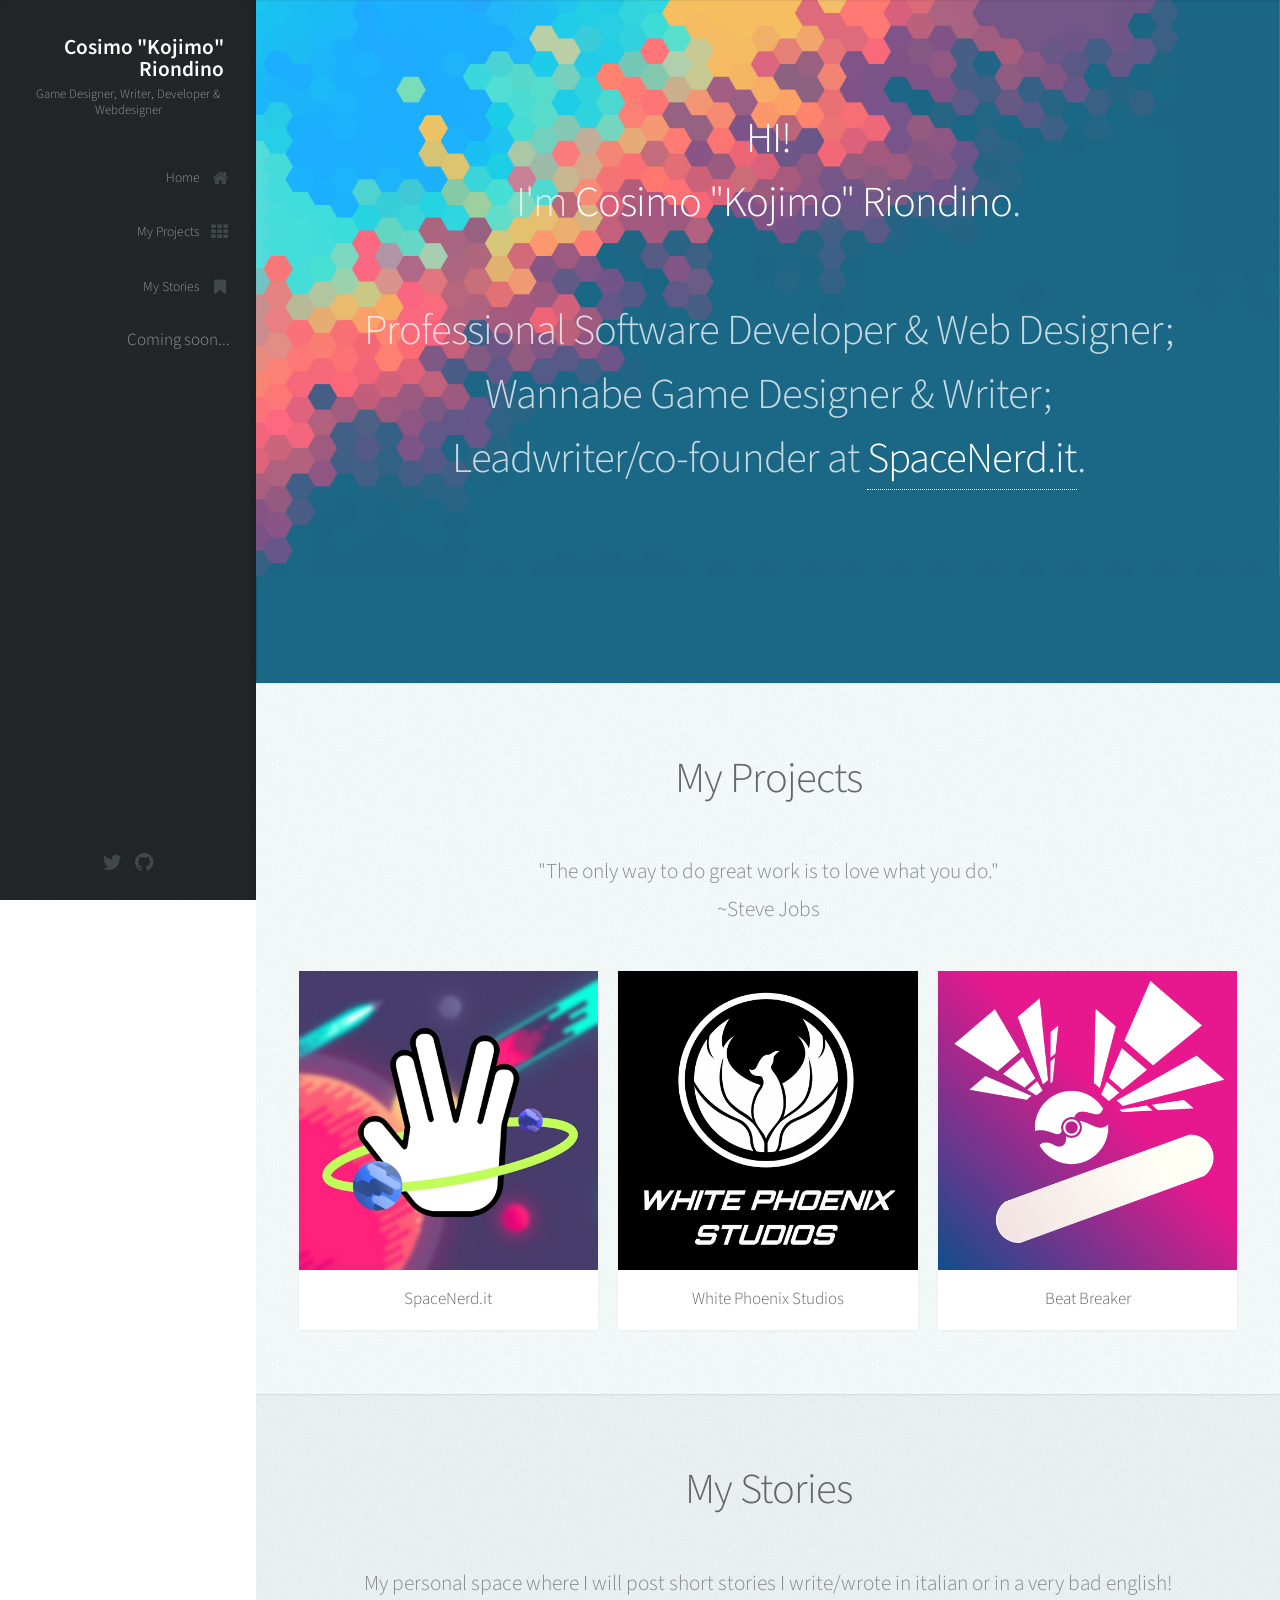
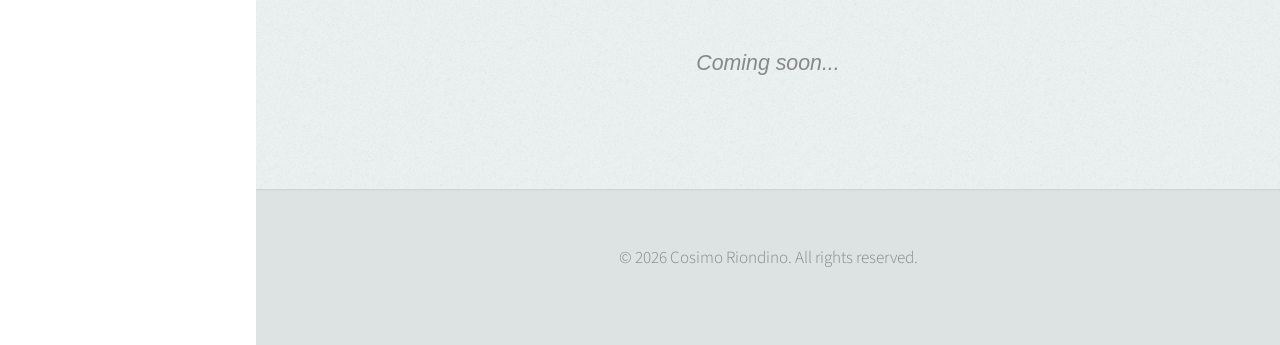
==== commit 01532ae4: "First update pre-reveal project BB" ====
--- a/en/index.html
+++ b/en/index.html
@@ -8,7 +8,7 @@
 -->
 <html>
 	<head>
-		<title>Cosimo Riondino</title>
+		<title>Cosimo "Kojimo" Riondino</title>
 		<meta charset="utf-8" />
 		<meta name="viewport" content="width=device-width, initial-scale=1" />
 		<!--[if lte IE 8]><script src="assets/js/ie/html5shiv.js"></script><![endif]-->
@@ -25,202 +25,192 @@
 				<div class="top">
 
 					<!-- Logo -->
-						<div id="logo">
-							<span class="image avatar48"><img src="images/avatar.png" alt="" /></span>
-							<h1 id="title">Cosimo Riondino</h1>
-							<p>Developer & Webdesigner</p>
+					<div id="logo">
+						<!-- <span class="image avatar48"><img src="images/avatar.png" alt="" /></span> -->
+						<h1 id="title">Cosimo "Kojimo" Riondino</h1>
+						<p style="text-align: center;">Game Designer, Writer, Developer & Webdesigner</p>
+					</div>
+
+					<!-- Nav -->
+					<nav id="nav">
+						<ul>
+							<li><a href="#top" id="top-link" class="skel-layers-ignoreHref"><span class="icon fa-home">Home</span></a></li>
+							<li><a href="#portfolio" id="portfolio-link" class="skel-layers-ignoreHref"><span class="icon fa-th">My Projects</span></a></li>
+							<li><a href="#stories" id="stories-link" class="skel-layers-ignoreHref"><span class="icon fa-bookmark">My Stories</span></a></li>
+							<li><a href="#" id="soon-link" class="skel-layers-ignoreHref">Coming soon...</a></li>
+							<!-- <li><a href="#dev" id="about-link" class="skel-layers-ignoreHref"><span class="icon fa-code">Dev Blog</span></a></li> -->
+						</ul>
+					</nav>
+
+				</div>
+
+				<div class="bottom">
+
+					<!-- Social Icons -->
+					<ul class="icons">
+						<li><a href="https://twitter.com/kojimodev" class="icon fa-twitter"><span class="label">Twitter</span></a></li>
+<!-- 						<li><a href="https://www.facebook.com/cosimo.riondino.1" class="icon fa-facebook"><span class="label">Facebook</span></a></li>
+ -->						<li><a href="https://github.com/Kojimo" class="icon fa-github"><span class="label">Github</span></a></li>
+					</ul>
+
+				</div>
+
+			</div>
+
+			<!-- Main -->
+			<div id="main">
+
+				<!-- Intro -->
+				<section id="top" class="one dark cover">
+					<div class="container">
+
+						<header>
+							<h2 class="alt"><strong>HI!</strong><br>I'm <strong>Cosimo "Kojimo" Riondino</strong>.<br><br>
+								<p>Professional Software Developer & Web Designer;<br>Wannabe Game Designer & Writer;<br>Leadwriter/co-founder at <a href="https://spacenerd.it/">SpaceNerd.it</a>.</p></h2>
+						</header>
+
+					</div>
+				</section>
+
+				<!-- Portfolio -->
+				<section id="portfolio" class="two">
+					<div class="container">
+
+						<header>
+							<h2>My Projects</h2>
+						</header>
+
+						<p>"The only way to do great work is to love what you do."<br>~Steve Jobs</p>
+
+						<div class="row">
+							<div class="4u 12u$(mobile)">
+								<article class="item">
+									<a href="https://spacenerd.it" class="image fit"><img src="images/spn_logo.jpg" alt="" /></a>
+									<header>
+										<h3>SpaceNerd.it</h3>
+									</header>
+								</article>
+							</div>
+							<div class="4u 12u$(mobile)">
+								<article class="item">
+									<a href="" class="image fit"><img src="images/wps.png" alt="" /></a>
+									<header>
+										<h3>White Phoenix Studios</h3>
+									</header>
+								</article>
+							</div>
+							<div class="4u$ 12u$(mobile)">
+								<article class="item">
+									<a href="https://wpstudios.itch.io/beat-breaker" class="image fit"><img src="images/bb.png" alt="" /></a>
+									<header>
+										<h3>Beat Breaker</h3>
+									</header>
+								</article>
+							</div>
 						</div>
 
-					<!-- Nav -->
-						<nav id="nav">
-							<ul>
-								<li><a href="#top" id="top-link" class="skel-layers-ignoreHref"><span class="icon fa-home">Home</span></a></li>
-								<li><a href="#portfolio" id="portfolio-link" class="skel-layers-ignoreHref"><span class="icon fa-th">My Projects</span></a></li>
-								<li><a href="#blog" id="about-link" class="skel-layers-ignoreHref"><span class="icon fa-user">My Blog</span></a></li>
-                <li><a href="#dev" id="about-link" class="skel-layers-ignoreHref"><span class="icon fa-code">Dev Blog</span></a></li>
-							</ul>
-						</nav>
-
-				</div>
-
-				<div class="bottom">
-
-					<!-- Social Icons -->
-						<ul class="icons">
-							<li><a href="https://twitter.com/kojimodev" class="icon fa-twitter"><span class="label">Twitter</span></a></li>
-							<li><a href="https://www.facebook.com/cosimo.riondino.1" class="icon fa-facebook"><span class="label">Facebook</span></a></li>
-							<li><a href="https://github.com/Kojimo" class="icon fa-github"><span class="label">Github</span></a></li>
-						</ul>
-
-				</div>
+					</div>
+				</section>
+
+				<!-- My Stories Index -->
+				<section id="stories" class="three">
+					<div class="container">
+
+						<header>
+							<h2>My Stories</h2>
+						</header>
+
+						<p>My personal space where I will post short stories I write/wrote in italian or in a very bad english!</p>
+
+						<p><i>Coming soon...</i></p>
+						<!--
+						<div class="row">
+							<div class="4u 12u$(mobile)">
+								<article class="item">
+									<a href="http://whitephoenix.horizon-team.com/rival-destinies" class="image fit"><img src="images/rd.jpg" alt="" /></a>
+									<header>
+										<h3>Rival Destinies</h3>
+										<p style="text-align: justify;text-justify: inter-word;margin: 20px;">
+										Tincidunt eu elit diam magnis pretium accumsan etiam id urna. Ridiculus
+										ultricies curae quis et rhoncus velit. Lobortis elementum aliquet nec vitae
+										laoreet eget cubilia quam non etiam odio tincidunt montes. Elementum sem
+										parturient nulla quam placerat viverra mauris non cum elit tempus ullamcorper
+										dolor. Libero rutrum ut lacinia donec curae mus vel quisque sociis nec
+										ornare iaculis.</p>
+									</header>
+								</article>
+
+							</div>
+							<div class="4u 12u$(mobile)">
+								<article class="item">
+									<a href="http://whitephoenix.horizon-team.com/rival-destinies" class="image fit"><img src="images/rd.jpg" alt="" /></a>
+									<header>
+										<h3>Rival Destinies</h3>
+										<p style="text-align: justify;text-justify: inter-word;margin: 20px;">
+										Tincidunt eu elit diam magnis pretium accumsan etiam id urna. Ridiculus
+										ultricies curae quis et rhoncus velit. Lobortis elementum aliquet nec vitae
+										laoreet eget cubilia quam non etiam odio tincidunt montes. Elementum sem
+										parturient nulla quam placerat viverra mauris non cum elit tempus ullamcorper
+										dolor. Libero rutrum ut lacinia donec curae mus vel quisque sociis nec
+										ornare iaculis.</p>
+									</header>
+								</article>
+
+							</div>
+							<div class="4u 12u$(mobile)">
+								<article class="item">
+									<a href="http://whitephoenix.horizon-team.com/rival-destinies" class="image fit"><img src="images/rd.jpg" alt="" /></a>
+									<header>
+										<h3>Rival Destinies</h3>
+										<p style="text-align: justify;text-justify: inter-word;margin: 20px;">
+										Tincidunt eu elit diam magnis pretium accumsan etiam id urna. Ridiculus
+										ultricies curae quis et rhoncus velit. Lobortis elementum aliquet nec vitae
+										laoreet eget cubilia quam non etiam odio tincidunt montes. Elementum sem
+										parturient nulla quam placerat viverra mauris non cum elit tempus ullamcorper
+										dolor. Libero rutrum ut lacinia donec curae mus vel quisque sociis nec
+										ornare iaculis.</p>
+									</header>
+								</article>
+							</div>
+-->
+
+					</div>
+				</section>
+
+                <!-- Dev Blog -->
+				<!-- <section id="dev" class="three">
+					<div class="container">
+
+						<header>
+							<h2>Dev Blog</h2>
+						</header>
+
+						<a href="#" class="image featured"><img src="images/pic08.jpg" alt="" /></a>
+
+						<p>The funny section: here, I will post things about coding and developing.<br>(Always in a very bad english!)</p>
+
+					</div>
+				</section> -->
 
 			</div>
 
-		<!-- Main -->
-			<div id="main">
-
-				<!-- Intro -->
-					<section id="top" class="one dark cover">
-						<div class="container">
-
-							<header>
-								<h2 class="alt"><strong>HI!</strong><br>I'm <strong>Cosimo Riondino</strong>.<br><br>
-                                    <p>Developer, webdesigner and <br>leadwriter/co-founder at <a href="https://spacenerd.it/">SpaceNerd.it</a>.</p></h2>
-							</header>
-
-						</div>
-					</section>
-
-				<!-- Portfolio -->
-					<section id="portfolio" class="two">
-						<div class="container">
-
-							<header>
-								<h2>My Projects</h2>
-							</header>
-
-							<p>"The only way to do great work is to love what you do."<br>~Steve Jobs</p>
-
-							<div class="row">
-								<div class="4u 12u$(mobile)">
-									<article class="item">
-										<a href="" class="image fit"><img src="images/rd.jpg" alt="" /></a>
-										<header>
-											<h3>Rival Destinies</h3>
-										</header>
-									</article>
-									<article class="item">
-										<a href="#" class="image fit"><img src="images/BTLOGO.png" alt="" /></a>
-										<header>
-											<h3>Battle Tap</h3>
-										</header>
-									</article>
-								</div>
-								<div class="4u 12u$(mobile)">
-                                    <article class="item">
-										<a href="" class="image fit"><img src="images/spn_logo.jpg" alt="" /></a>
-										<header>
-											<h3>SpaceNerd.it</h3>
-										</header>
-									</article>
-									<article class="item">
-										<a href="#" class="image fit"><img src="images/zero.png" alt="" /></a>
-										<header>
-											<h3>Zero OS</h3>
-										</header>
-									</article>
-								</div>
-								<div class="4u$ 12u$(mobile)">
-                                    <article class="item">
-										<a href="" class="image fit"><img src="images/wps.jpg" alt="" /></a>
-										<header>
-											<h3>White Phoenix Studios</h3>
-										</header>
-									</article>
-									<article class="item">
-										<a href="#" class="image fit"><img src="images/Harumi.jpg" alt="" /></a>
-										<header>
-											<h3>Harumi</h3>
-										</header>
-									</article>
-								</div>
-							</div>
-
-						</div>
-					</section>
-
-				<!-- My Blog -->
-					<section id="blog" class="three">
-						<div class="container">
-
-							<header>
-								<h2>My Blog</h2>
-							</header>
-
-							<p>My personal space where I will post articles about what i like (and don't like...) in a very bad english!</p>
-
-							<!--
-							<div class="row">
-								<div class="4u 12u$(mobile)">
-									<article class="item">
-										<a href="http://whitephoenix.horizon-team.com/rival-destinies" class="image fit"><img src="images/rd.jpg" alt="" /></a>
-										<header>
-											<h3>Rival Destinies</h3>
-											<p style="text-align: justify;text-justify: inter-word;margin: 20px;">
-											Tincidunt eu elit diam magnis pretium accumsan etiam id urna. Ridiculus
-											ultricies curae quis et rhoncus velit. Lobortis elementum aliquet nec vitae
-											laoreet eget cubilia quam non etiam odio tincidunt montes. Elementum sem
-											parturient nulla quam placerat viverra mauris non cum elit tempus ullamcorper
-											dolor. Libero rutrum ut lacinia donec curae mus vel quisque sociis nec
-											ornare iaculis.</p>
-										</header>
-									</article>
-
-								</div>
-								<div class="4u 12u$(mobile)">
-									<article class="item">
-										<a href="http://whitephoenix.horizon-team.com/rival-destinies" class="image fit"><img src="images/rd.jpg" alt="" /></a>
-										<header>
-											<h3>Rival Destinies</h3>
-											<p style="text-align: justify;text-justify: inter-word;margin: 20px;">
-											Tincidunt eu elit diam magnis pretium accumsan etiam id urna. Ridiculus
-											ultricies curae quis et rhoncus velit. Lobortis elementum aliquet nec vitae
-											laoreet eget cubilia quam non etiam odio tincidunt montes. Elementum sem
-											parturient nulla quam placerat viverra mauris non cum elit tempus ullamcorper
-											dolor. Libero rutrum ut lacinia donec curae mus vel quisque sociis nec
-											ornare iaculis.</p>
-										</header>
-									</article>
-
-								</div>
-								<div class="4u 12u$(mobile)">
-									<article class="item">
-										<a href="http://whitephoenix.horizon-team.com/rival-destinies" class="image fit"><img src="images/rd.jpg" alt="" /></a>
-										<header>
-											<h3>Rival Destinies</h3>
-											<p style="text-align: justify;text-justify: inter-word;margin: 20px;">
-											Tincidunt eu elit diam magnis pretium accumsan etiam id urna. Ridiculus
-											ultricies curae quis et rhoncus velit. Lobortis elementum aliquet nec vitae
-											laoreet eget cubilia quam non etiam odio tincidunt montes. Elementum sem
-											parturient nulla quam placerat viverra mauris non cum elit tempus ullamcorper
-											dolor. Libero rutrum ut lacinia donec curae mus vel quisque sociis nec
-											ornare iaculis.</p>
-										</header>
-									</article>
-								</div>
--->
-
-						</div>
-					</section>
-
-                <!-- Dev Blog -->
-					<section id="dev" class="three">
-						<div class="container">
-
-							<header>
-								<h2>Dev Blog</h2>
-							</header>
-
-							<!-- <a href="#" class="image featured"><img src="images/pic08.jpg" alt="" /></a> -->
-
-							<p>The funny section: here, I will post things about coding and developing.<br>(Always in a very bad english!)</p>
-
-						</div>
-					</section>
+			<!-- Footer -->
+			<div id="footer">
+
+				<!-- Copyright -->
+				<ul class="copyright">
+					<li>
+						&copy;
+						<span id="copyright">
+							<script>document.getElementById('copyright').appendChild(document.createTextNode(new Date().getFullYear()))</script>
+						</span>
+						Cosimo Riondino. All rights reserved.
+					</li>
+				</ul>
 
 			</div>
 
-		<!-- Footer -->
-			<div id="footer">
-
-				<!-- Copyright -->
-					<ul class="copyright">
-						<li>&copy; Cosimo Riondino. All rights reserved.</li>
-					</ul>
-
-			</div>
-
-		<!-- Scripts -->
+			<!-- Scripts -->
 			<script src="assets/js/jquery.min.js"></script>
 			<script src="assets/js/jquery.scrolly.min.js"></script>
 			<script src="assets/js/jquery.scrollzer.min.js"></script>
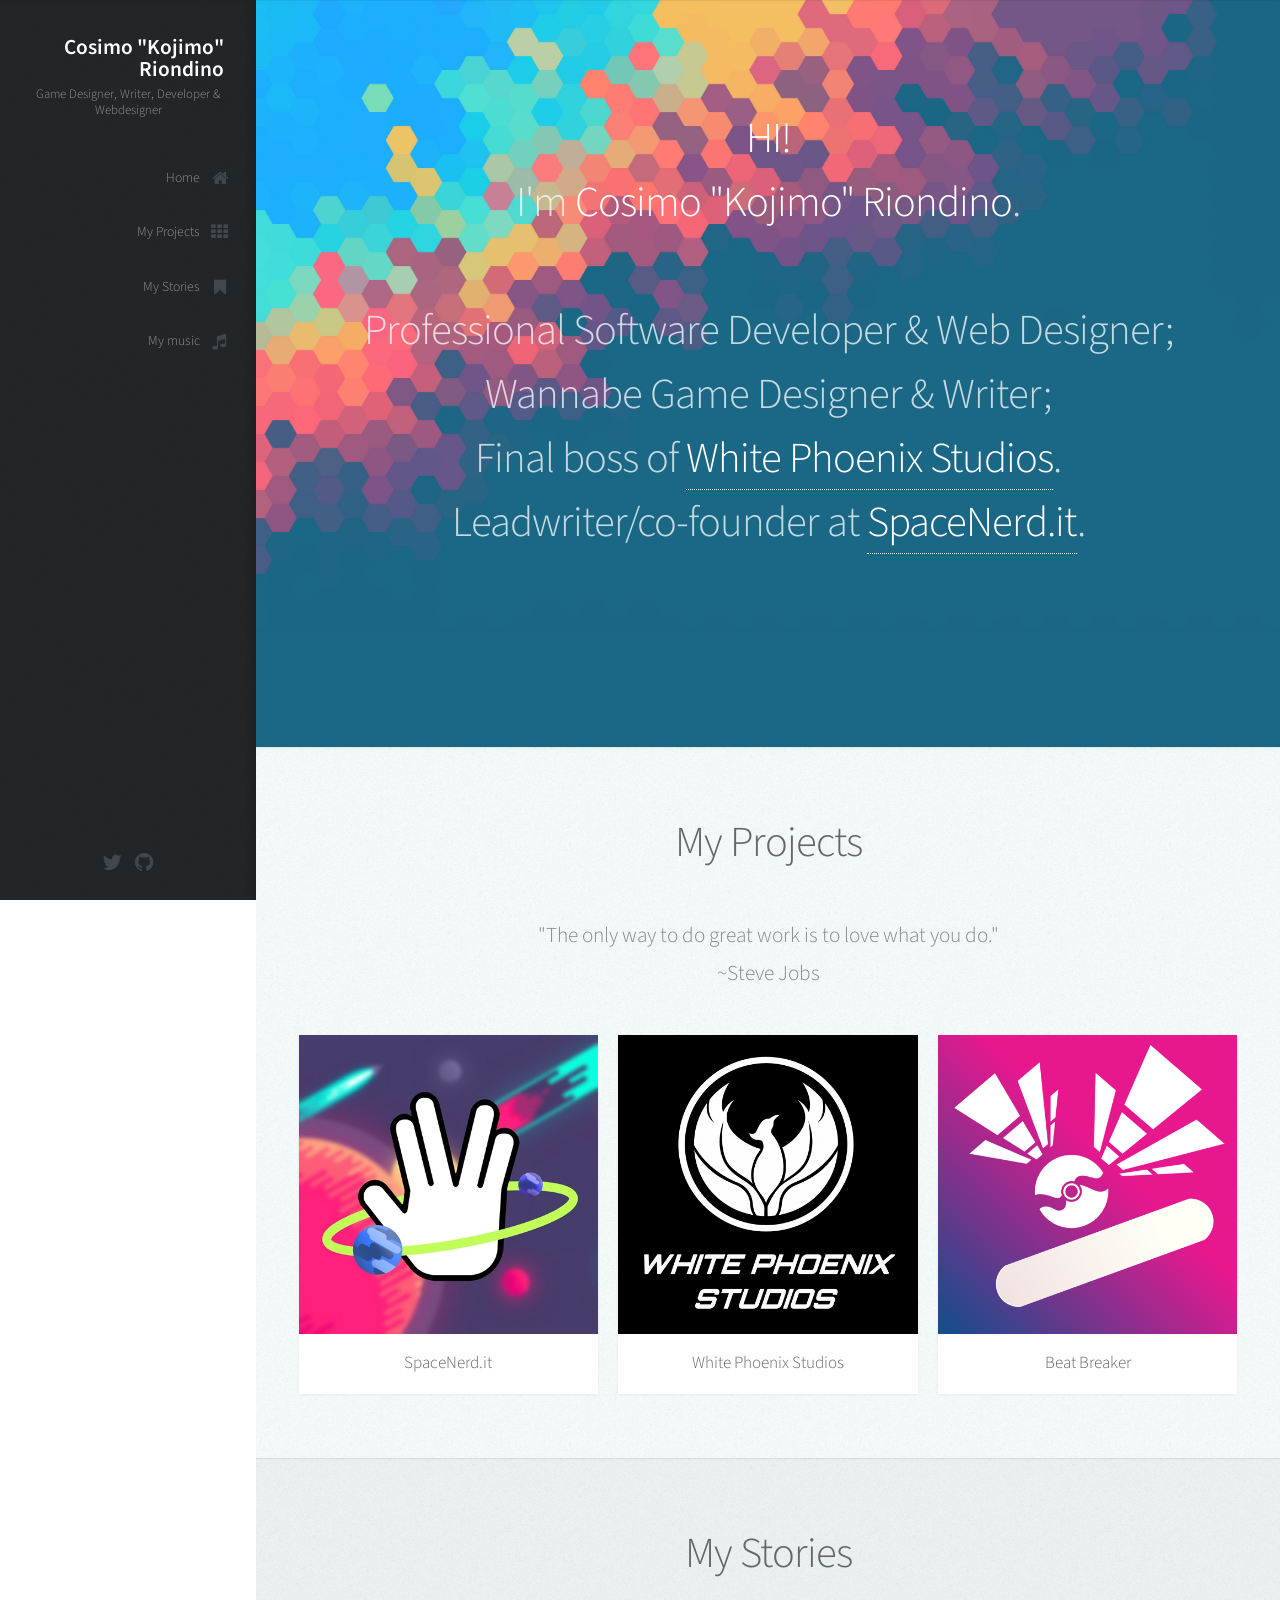
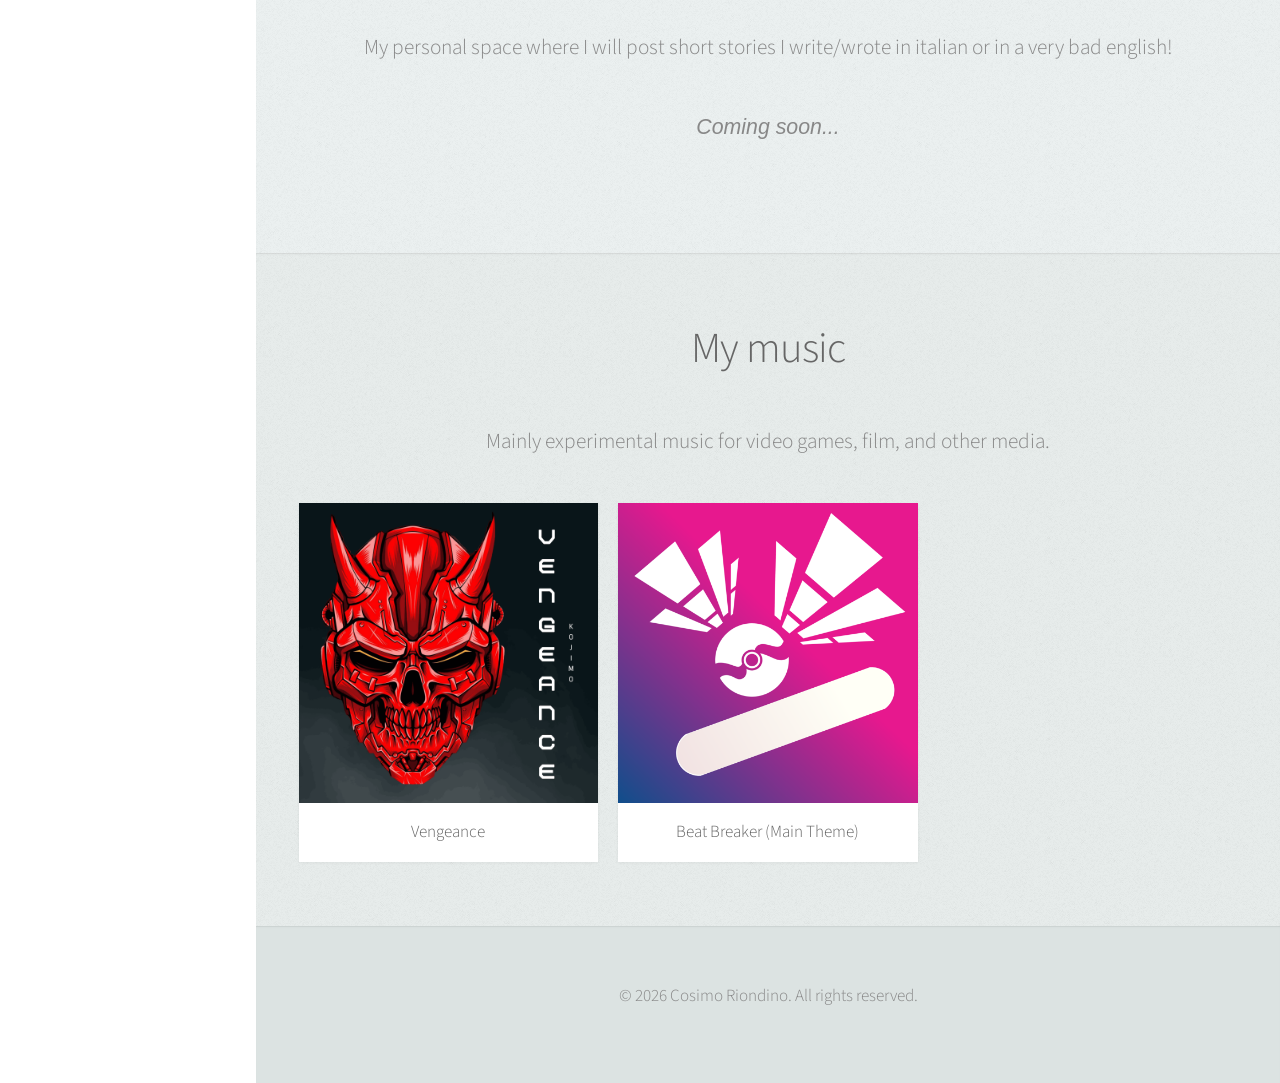
==== commit ce52529d: "Added my music section and other refinements" ====
--- a/en/index.html
+++ b/en/index.html
@@ -37,7 +37,8 @@
 							<li><a href="#top" id="top-link" class="skel-layers-ignoreHref"><span class="icon fa-home">Home</span></a></li>
 							<li><a href="#portfolio" id="portfolio-link" class="skel-layers-ignoreHref"><span class="icon fa-th">My Projects</span></a></li>
 							<li><a href="#stories" id="stories-link" class="skel-layers-ignoreHref"><span class="icon fa-bookmark">My Stories</span></a></li>
-							<li><a href="#" id="soon-link" class="skel-layers-ignoreHref">Coming soon...</a></li>
+							<li><a href="#music" id="music-link" class="skel-layers-ignoreHref"><span class="icon fa-music">My music</span></a></li>
+							<!-- <li><a href="#" id="soon-link" class="skel-layers-ignoreHref">Coming soon...</a></li> -->
 							<!-- <li><a href="#dev" id="about-link" class="skel-layers-ignoreHref"><span class="icon fa-code">Dev Blog</span></a></li> -->
 						</ul>
 					</nav>
@@ -66,7 +67,9 @@
 
 						<header>
 							<h2 class="alt"><strong>HI!</strong><br>I'm <strong>Cosimo "Kojimo" Riondino</strong>.<br><br>
-								<p>Professional Software Developer & Web Designer;<br>Wannabe Game Designer & Writer;<br>Leadwriter/co-founder at <a href="https://spacenerd.it/">SpaceNerd.it</a>.</p></h2>
+								<p>Professional Software Developer & Web Designer;<br>Wannabe Game Designer & Writer;<br>
+									Final boss of <a href="https://whitephoenixstudios.com" target="_blank">White Phoenix Studios</a>.<br>
+									Leadwriter/co-founder at <a href="https://spacenerd.it" target="_blank">SpaceNerd.it</a>.</p></h2>
 						</header>
 
 					</div>
@@ -85,7 +88,7 @@
 						<div class="row">
 							<div class="4u 12u$(mobile)">
 								<article class="item">
-									<a href="https://spacenerd.it" class="image fit"><img src="images/spn_logo.jpg" alt="" /></a>
+									<a href="https://spacenerd.it" target="_blank" class="image fit"><img src="images/spn_logo.jpg" alt="" /></a>
 									<header>
 										<h3>SpaceNerd.it</h3>
 									</header>
@@ -93,7 +96,7 @@
 							</div>
 							<div class="4u 12u$(mobile)">
 								<article class="item">
-									<a href="" class="image fit"><img src="images/wps.png" alt="" /></a>
+									<a href="https://whitephoenixstudios.com" target="_blank" class="image fit"><img src="images/wps.png" alt="" /></a>
 									<header>
 										<h3>White Phoenix Studios</h3>
 									</header>
@@ -101,7 +104,7 @@
 							</div>
 							<div class="4u$ 12u$(mobile)">
 								<article class="item">
-									<a href="https://wpstudios.itch.io/beat-breaker" class="image fit"><img src="images/bb.png" alt="" /></a>
+									<a href="https://wpstudios.itch.io/beat-breaker" target="_blank" class="image fit"><img src="images/bb.png" alt="" /></a>
 									<header>
 										<h3>Beat Breaker</h3>
 									</header>
@@ -174,6 +177,37 @@
 							</div>
 -->
 
+					</div>
+				</section>
+
+				<!-- My Music Index -->
+				<section id="music" class="four">
+					<div class="container">
+
+						<header>
+							<h2>My music</h2>
+						</header>
+
+						<p>Mainly experimental music for video games, film, and other media.</p>
+
+						<div class="row">
+							<div class="4u 12u$(mobile)">
+								<article class="item">
+									<a href="https://push.fm/fl/m8iuju92" target="_blank" class="image fit"><img src="images/vengeance.png" alt="" /></a>
+									<header>
+										<h3>Vengeance</h3>
+									</header>
+								</article>
+							</div>
+							<div class="4u$ 12u$(mobile)">
+								<article class="item">
+									<a href="#" class="image fit"><img src="images/bb.png" alt="" /></a>
+									<header>
+										<h3>Beat Breaker (Main Theme)</h3>
+									</header>
+								</article>
+							</div>
+						</div>
 					</div>
 				</section>
 
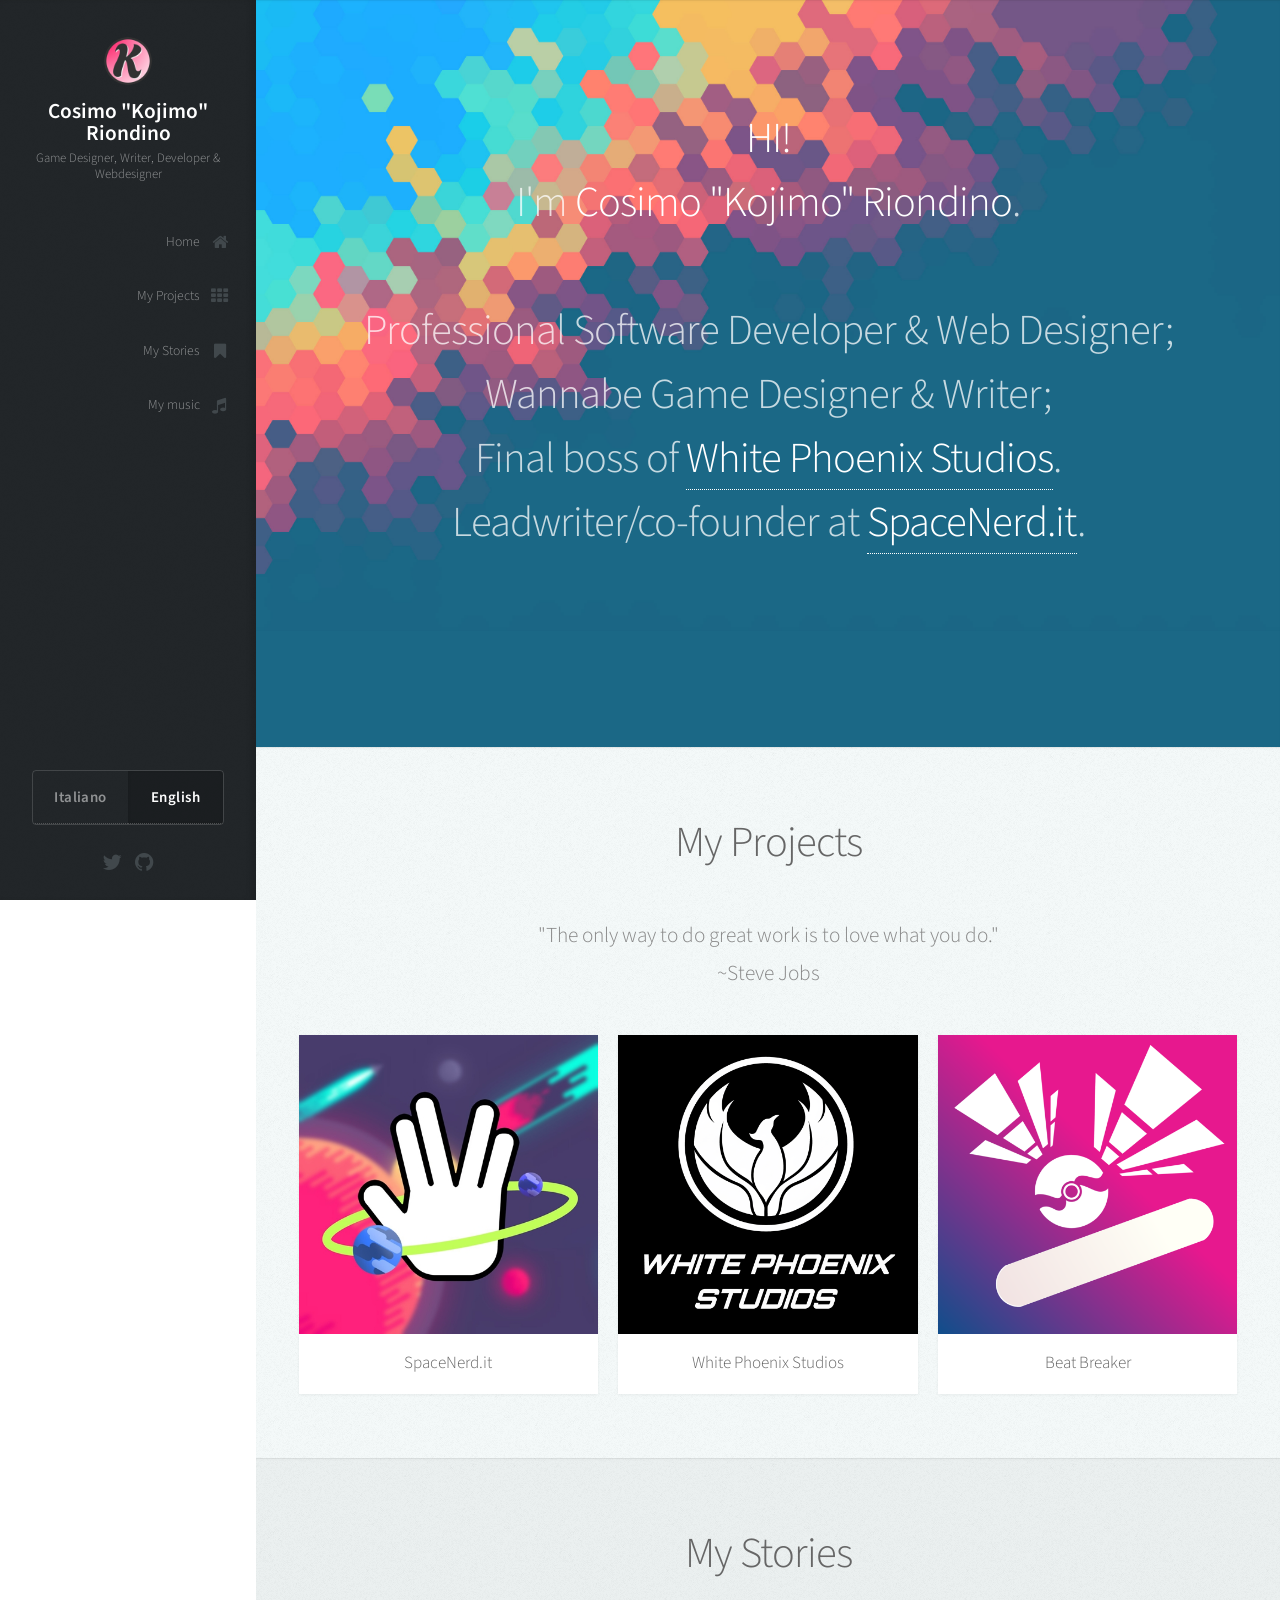
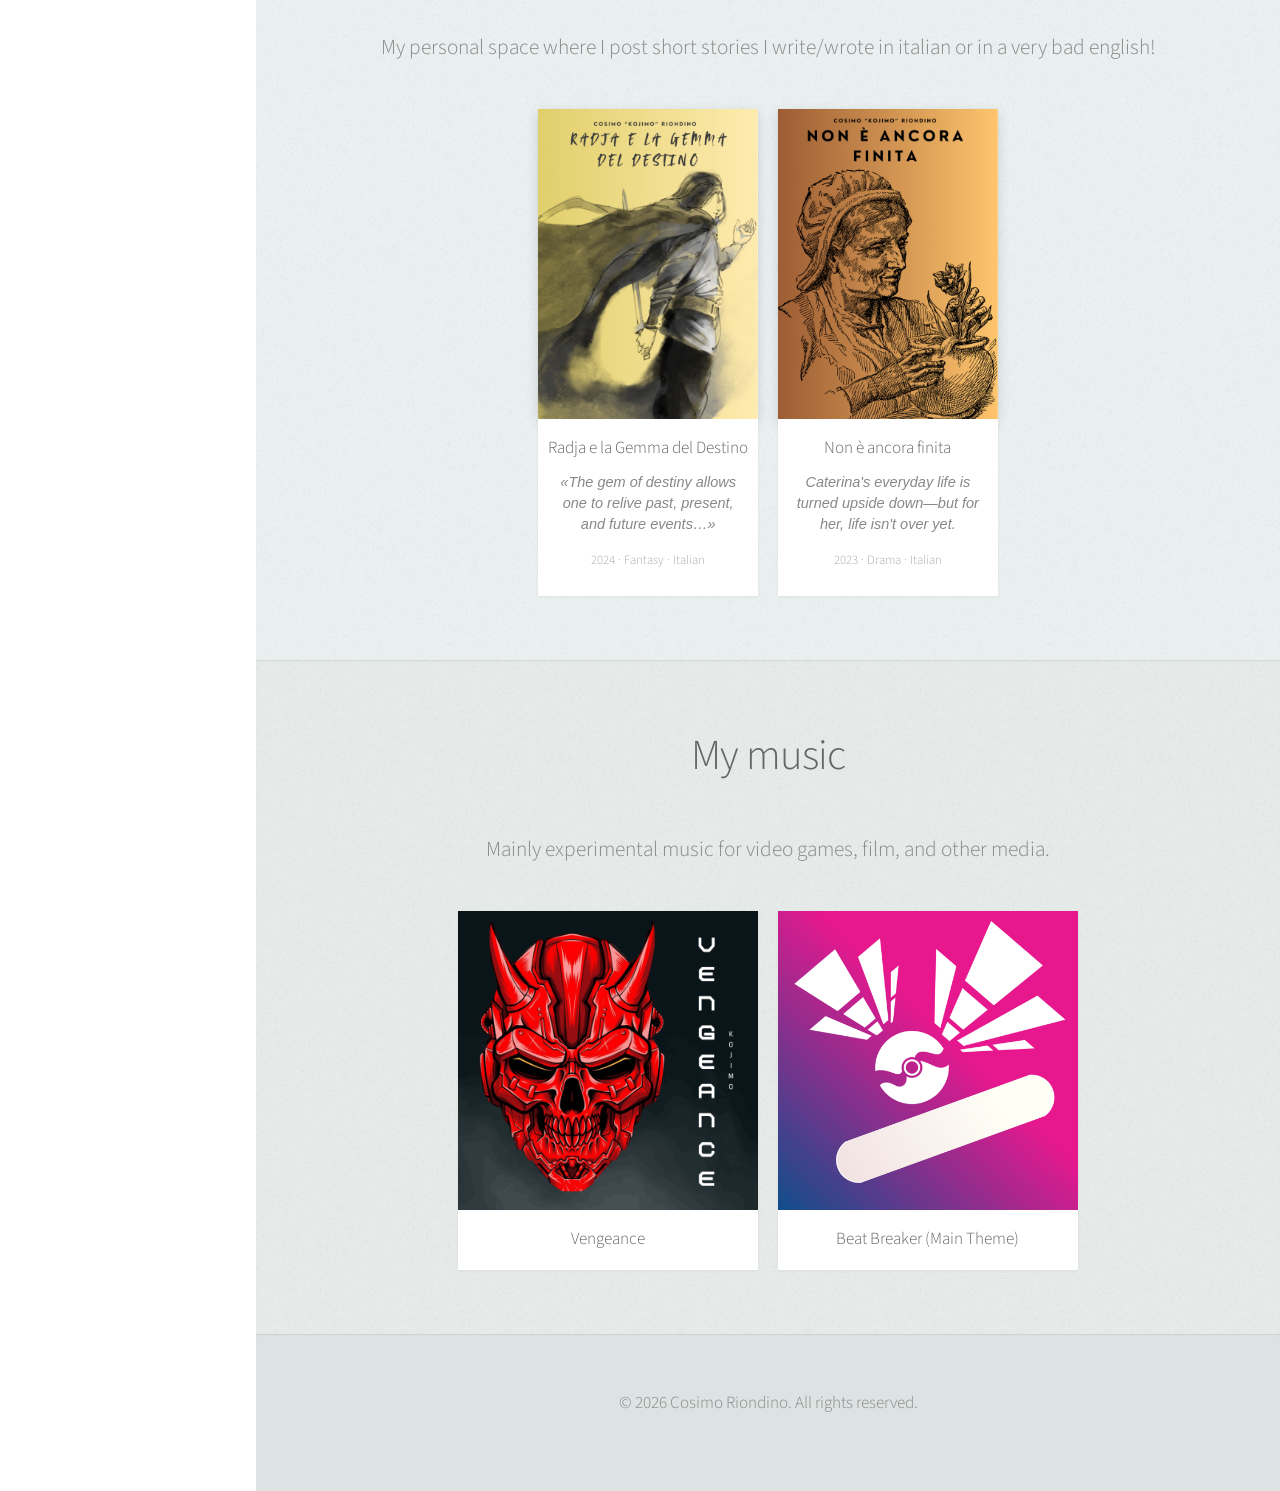
==== commit 3b25ab2e: "Added story reader and two my original mini-stories + updated my logo" ====
--- a/en/index.html
+++ b/en/index.html
@@ -13,10 +13,13 @@
 		<meta name="viewport" content="width=device-width, initial-scale=1" />
 		<!--[if lte IE 8]><script src="assets/js/ie/html5shiv.js"></script><![endif]-->
 		<link rel="stylesheet" href="assets/css/main.css" />
+		<link rel="stylesheet" href="assets/css/library.css" />
 		<!--[if lte IE 8]><link rel="stylesheet" href="assets/css/ie8.css" /><![endif]-->
 		<!--[if lte IE 9]><link rel="stylesheet" href="assets/css/ie9.css" /><![endif]-->
-		<link rel="shortcut icon" type="image/png" href="images/avatar.png"/>
-		<link rel="shortcut icon" type="image/png" href="https://kojimo.github.io/en/images/avatar.png"/>
+		<link rel="icon" href="favicon.ico" sizes="any" />
+		<link rel="icon" type="image/png" sizes="32x32" href="images/favicon-32.png" />
+		<link rel="icon" type="image/png" sizes="192x192" href="images/favicon-192.png" />
+		<link rel="apple-touch-icon" sizes="192x192" href="images/favicon-192.png" />
 	</head>
     <body>
 		<!-- Header -->
@@ -26,9 +29,9 @@
 
 					<!-- Logo -->
 					<div id="logo">
-						<!-- <span class="image avatar48"><img src="images/avatar.png" alt="" /></span> -->
+						<span class="image avatar48"><img src="images/avatar.png" alt="" /></span>
 						<h1 id="title">Cosimo "Kojimo" Riondino</h1>
-						<p style="text-align: center;">Game Designer, Writer, Developer & Webdesigner</p>
+						<p>Game Designer, Writer, Developer & Webdesigner</p>
 					</div>
 
 					<!-- Nav -->
@@ -47,6 +50,14 @@
 
 				<div class="bottom">
 
+					<!-- Language Switcher -->
+					<nav class="lang-switcher" aria-label="Language">
+						<ul>
+							<li><a href="../it/index.html" lang="it" hreflang="it">Italiano</a></li>
+							<li><a href="index.html" lang="en" hreflang="en" class="is-active" aria-current="page">English</a></li>
+						</ul>
+					</nav>
+
 					<!-- Social Icons -->
 					<ul class="icons">
 						<li><a href="https://twitter.com/kojimodev" class="icon fa-twitter"><span class="label">Twitter</span></a></li>
@@ -123,59 +134,36 @@
 							<h2>My Stories</h2>
 						</header>
 
-						<p>My personal space where I will post short stories I write/wrote in italian or in a very bad english!</p>
-
-						<p><i>Coming soon...</i></p>
-						<!--
+						<p>My personal space where I post short stories I write/wrote in italian or in a very bad english!</p>
+
 						<div class="row">
-							<div class="4u 12u$(mobile)">
-								<article class="item">
-									<a href="http://whitephoenix.horizon-team.com/rival-destinies" class="image fit"><img src="images/rd.jpg" alt="" /></a>
-									<header>
-										<h3>Rival Destinies</h3>
-										<p style="text-align: justify;text-justify: inter-word;margin: 20px;">
-										Tincidunt eu elit diam magnis pretium accumsan etiam id urna. Ridiculus
-										ultricies curae quis et rhoncus velit. Lobortis elementum aliquet nec vitae
-										laoreet eget cubilia quam non etiam odio tincidunt montes. Elementum sem
-										parturient nulla quam placerat viverra mauris non cum elit tempus ullamcorper
-										dolor. Libero rutrum ut lacinia donec curae mus vel quisque sociis nec
-										ornare iaculis.</p>
-									</header>
-								</article>
-
-							</div>
-							<div class="4u 12u$(mobile)">
-								<article class="item">
-									<a href="http://whitephoenix.horizon-team.com/rival-destinies" class="image fit"><img src="images/rd.jpg" alt="" /></a>
-									<header>
-										<h3>Rival Destinies</h3>
-										<p style="text-align: justify;text-justify: inter-word;margin: 20px;">
-										Tincidunt eu elit diam magnis pretium accumsan etiam id urna. Ridiculus
-										ultricies curae quis et rhoncus velit. Lobortis elementum aliquet nec vitae
-										laoreet eget cubilia quam non etiam odio tincidunt montes. Elementum sem
-										parturient nulla quam placerat viverra mauris non cum elit tempus ullamcorper
-										dolor. Libero rutrum ut lacinia donec curae mus vel quisque sociis nec
-										ornare iaculis.</p>
-									</header>
-								</article>
-
-							</div>
-							<div class="4u 12u$(mobile)">
-								<article class="item">
-									<a href="http://whitephoenix.horizon-team.com/rival-destinies" class="image fit"><img src="images/rd.jpg" alt="" /></a>
-									<header>
-										<h3>Rival Destinies</h3>
-										<p style="text-align: justify;text-justify: inter-word;margin: 20px;">
-										Tincidunt eu elit diam magnis pretium accumsan etiam id urna. Ridiculus
-										ultricies curae quis et rhoncus velit. Lobortis elementum aliquet nec vitae
-										laoreet eget cubilia quam non etiam odio tincidunt montes. Elementum sem
-										parturient nulla quam placerat viverra mauris non cum elit tempus ullamcorper
-										dolor. Libero rutrum ut lacinia donec curae mus vel quisque sociis nec
-										ornare iaculis.</p>
-									</header>
-								</article>
-							</div>
--->
+							<!-- STORIES_SHELF_START -->
+							<div class="3u 12u$(mobile)">
+								<article class="item story-item">
+									<a href="stories/radja-e-la-gemma-del-destino.html" class="image fit story-cover">
+											<img src="images/stories/radja-e-la-gemma-del-destino/page-01.jpg" alt="Radja e la Gemma del Destino" />
+										</a>
+										<header>
+											<h3>Radja e la Gemma del Destino</h3>
+											<p class="story-excerpt">«The gem of destiny allows one to relive past, present, and future events…»</p>
+											<p class="story-meta">2024 · Fantasy · Italian</p>
+										</header>
+									</article>
+							</div>
+							<div class="3u$ 12u$(mobile)">
+								<article class="item story-item">
+									<a href="stories/non-e-ancora-finita.html" class="image fit story-cover">
+											<img src="images/stories/non-e-ancora-finita/page-01.jpg" alt="Non è ancora finita" />
+										</a>
+										<header>
+											<h3>Non è ancora finita</h3>
+											<p class="story-excerpt">Caterina&#x27;s everyday life is turned upside down—but for her, life isn&#x27;t over yet.</p>
+											<p class="story-meta">2023 · Drama · Italian</p>
+										</header>
+									</article>
+								</div>
+							<!-- STORIES_SHELF_END -->
+						</div>
 
 					</div>
 				</section>
@@ -251,6 +239,7 @@
 			<script src="assets/js/skel.min.js"></script>
 			<script src="assets/js/util.js"></script>
 			<!--[if lte IE 8]><script src="assets/js/ie/respond.min.js"></script><![endif]-->
+			<script src="assets/js/lang-switcher.js"></script>
 			<script src="assets/js/main.js"></script>
 
 	</body>
--- a/en/assets/css/main.css
+++ b/en/assets/css/main.css
@@ -1709,7 +1709,9 @@
 		.image.avatar48 {
 			width: 48px;
 			height: 48px;
-			background: #f00;
+			background: transparent;
+			border-radius: 50%;
+			overflow: hidden;
 		}
 
 			.image.avatar48 img {
@@ -1949,6 +1951,34 @@
 			.item header h3 {
 				font-size: 1em;
 			}
+
+/* Centered card grids (portfolio & music: 3 per row) */
+
+	#portfolio .row,
+	#music .row {
+		display: flex;
+		flex-wrap: wrap;
+		justify-content: center;
+	}
+
+	#portfolio .row:after,
+	#music .row:after {
+		content: none;
+		display: none;
+	}
+
+	#portfolio .row > *,
+	#music .row > * {
+		float: none;
+		width: 33.3333333333%;
+	}
+
+	@media screen and (max-width: 736px) {
+		#portfolio .row > *,
+		#music .row > * {
+			width: 100%;
+		}
+	}
 
 /* Icons */
 
@@ -2018,6 +2048,56 @@
 				margin-bottom: 0;
 			}
 
+		.lang-switcher {
+			padding: 0 1.5em 1em 1.5em;
+			text-align: center;
+		}
+
+			.lang-switcher ul {
+				display: -moz-flex;
+				display: -webkit-flex;
+				display: -ms-flex;
+				display: flex;
+				margin: 0;
+				list-style: none;
+				padding: 0;
+				border: 1px solid rgba(255, 255, 255, 0.15);
+				border-radius: 4px;
+				overflow: hidden;
+			}
+
+			.lang-switcher li {
+				-moz-flex: 1;
+				-webkit-flex: 1;
+				-ms-flex: 1;
+				flex: 1;
+			}
+
+			.lang-switcher a {
+				display: block;
+				padding: 0.5em 0.75em;
+				color: rgba(255, 255, 255, 0.5);
+				text-decoration: none;
+				font-size: 0.7em;
+				font-weight: 600;
+				letter-spacing: 0.03em;
+				-moz-transition: color 0.35s ease-in-out, background 0.35s ease-in-out;
+				-webkit-transition: color 0.35s ease-in-out, background 0.35s ease-in-out;
+				-ms-transition: color 0.35s ease-in-out, background 0.35s ease-in-out;
+				transition: color 0.35s ease-in-out, background 0.35s ease-in-out;
+			}
+
+				.lang-switcher a:hover {
+					color: #fff;
+					background: rgba(255, 255, 255, 0.05);
+				}
+
+				.lang-switcher a.is-active {
+					color: #fff;
+					background: rgba(0, 0, 0, 0.2);
+					box-shadow: inset 0 0 0.25em 0 rgba(0, 0, 0, 0.125);
+				}
+
 		#header .icons {
 			font-size: 0.8em;
 			text-align: center;
@@ -2036,14 +2116,24 @@
 				}
 
 	#logo {
-		position: relative;
+		display: -moz-flex;
+		display: -webkit-flex;
+		display: -ms-flex;
+		display: flex;
+		-moz-flex-direction: column;
+		-webkit-flex-direction: column;
+		-ms-flex-direction: column;
+		flex-direction: column;
+		-moz-align-items: center;
+		-webkit-align-items: center;
+		-ms-align-items: center;
+		align-items: center;
+		text-align: center;
 		margin: 1.75em 1.5em 1.5em 1.5em;
-		min-height: 48px;
 		cursor: default;
 	}
 
 		#logo h1 {
-			position: relative;
 			color: #fff;
 			font-weight: 600;
 			font-size: 1em;
@@ -2051,7 +2141,6 @@
 		}
 
 		#logo p {
-			position: relative;
 			display: block;
 			font-size: 0.6em;
 			color: rgba(255, 255, 255, 0.5);
@@ -2060,9 +2149,7 @@
 		}
 
 		#logo .image {
-			position: absolute;
-			left: 0;
-			top: 0;
+			margin: 0 0 0.75em 0;
 		}
 
 	#nav ul {
@@ -2277,8 +2364,7 @@
 			}
 
 			#logo .image {
-				position: relative;
-				margin: 0 0 0.5em 0;
+				margin: 0 0 0.75em 0;
 			}
 
 			#nav ul li a {
--- a/en/assets/css/library.css
+++ b/en/assets/css/library.css
@@ -0,0 +1,240 @@
+@import url("https://fonts.googleapis.com/css?family=Source+Sans+Pro:300,300italic,400,600");
+
+/* --- Stories shelf (homepage #stories) — portfolio .item cards with book covers --- */
+
+#stories .row {
+	display: flex;
+	flex-wrap: wrap;
+	justify-content: center;
+}
+
+#stories .row:after {
+	content: none;
+	display: none;
+}
+
+#stories .row > * {
+	float: none;
+	width: 25%;
+}
+
+@media screen and (max-width: 736px) {
+	#stories .row > * {
+		width: 50%;
+	}
+}
+
+#stories .story-item {
+	transition: transform 0.25s ease;
+	width: 100%;
+}
+
+#stories .story-item:hover {
+	transform: translateY(-4px);
+}
+
+#stories .story-cover {
+	box-shadow: 0 4px 12px rgba(0, 0, 0, 0.12);
+	display: block;
+	overflow: hidden;
+	width: 100%;
+}
+
+#stories .story-cover img {
+	display: block;
+	height: auto;
+	width: 100%;
+}
+
+#stories .item header .story-excerpt {
+	color: #888;
+	font-size: 0.85em;
+	font-style: italic;
+	line-height: 1.45;
+	margin: 0.75em 1em 0;
+	text-align: center;
+}
+
+#stories .item header .story-meta {
+	color: #aaa;
+	font-size: 0.75em;
+	margin: 0.5em 1em 0;
+}
+
+#stories .story-shelf-empty {
+	color: #888;
+	font-style: italic;
+	margin: 0;
+}
+
+/* --- Story reader page (palette aligned with main.css / Prologue theme) --- */
+
+body.story-reader-page {
+	background: #222629;
+	color: #fff;
+	display: flex;
+	flex-direction: column;
+	font-family: "Source Sans Pro", sans-serif;
+	height: 100dvh;
+	margin: 0;
+	min-height: 100vh;
+	overflow: hidden;
+}
+
+.story-reader-toolbar {
+	align-items: center;
+	background: #222629;
+	border-bottom: 1px solid rgba(255, 255, 255, 0.15);
+	box-shadow: inset 0 -0.15em 0.25em 0 rgba(0, 0, 0, 0.1);
+	display: flex;
+	flex-shrink: 0;
+	flex-wrap: wrap;
+	gap: 0.75em 1.25em;
+	justify-content: space-between;
+	padding: 0.85em 1.5em;
+	position: sticky;
+	top: 0;
+	z-index: 100;
+}
+
+.story-reader-toolbar h1 {
+	color: #fff;
+	font-family: "Source Sans Pro", sans-serif;
+	font-size: 1.1em;
+	font-weight: 600;
+	margin: 0;
+}
+
+.story-reader-toolbar-actions {
+	align-items: center;
+	display: flex;
+	flex-wrap: wrap;
+	gap: 0.6em;
+}
+
+.story-reader-toolbar a,
+.story-reader-toolbar button {
+	background: transparent;
+	border: 1px solid rgba(255, 255, 255, 0.15);
+	border-radius: 0.35em;
+	color: rgba(255, 255, 255, 0.75);
+	cursor: pointer;
+	font-family: "Source Sans Pro", sans-serif;
+	font-size: 0.85em;
+	font-weight: 600;
+	padding: 0.45em 0.9em;
+	text-decoration: none;
+	transition: color 0.35s ease-in-out, background 0.35s ease-in-out, border-color 0.35s ease-in-out;
+}
+
+.story-reader-toolbar a:hover,
+.story-reader-toolbar button:hover {
+	background: rgba(255, 255, 255, 0.05);
+	border-color: rgba(255, 255, 255, 0.15);
+	color: #fff;
+}
+
+.story-reader-toolbar .btn-download {
+	background-color: #BC6C89;
+	border-color: #BC6C89;
+	color: #fff;
+}
+
+.story-reader-toolbar .btn-download:hover {
+	background-color: #c97893;
+	border-color: #c97893;
+	color: #fff;
+}
+
+.story-reader-toolbar .btn-download:active {
+	background-color: #a85a76;
+	border-color: #a85a76;
+}
+
+.story-reader-page-indicator {
+	color: rgba(255, 255, 255, 0.5);
+	font-family: "Source Sans Pro", sans-serif;
+	font-size: 0.85em;
+	font-weight: 600;
+}
+
+.story-reader-stage {
+	align-items: center;
+	display: flex;
+	flex: 1;
+	flex-direction: column;
+	justify-content: center;
+	min-height: 0;
+	padding: 0.75em 1em 1em;
+}
+
+.story-reader-book-wrap {
+	align-items: center;
+	display: flex;
+	flex: 1;
+	justify-content: center;
+	min-height: 0;
+	width: 100%;
+}
+
+#book {
+	margin: 0 auto;
+	max-height: 100%;
+	width: 100%;
+}
+
+/* Flipbook pages (one JPG per PDF page) */
+
+.story-reader-page .page {
+	box-sizing: border-box;
+	overflow: hidden;
+}
+
+.story-reader-page .page.page-sheet {
+	background: #1a1d1f;
+	padding: 0;
+}
+
+.story-reader-page .page.page-sheet img {
+	display: block;
+	height: 100%;
+	object-fit: fill;
+	width: 100%;
+}
+
+.story-reader-nav {
+	display: flex;
+	flex-shrink: 0;
+	gap: 0.75em;
+	justify-content: center;
+	margin-top: 0.75em;
+}
+
+.story-reader-nav button {
+	background: transparent;
+	border: 1px solid rgba(255, 255, 255, 0.15);
+	border-radius: 0.35em;
+	color: rgba(255, 255, 255, 0.75);
+	cursor: pointer;
+	font-family: "Source Sans Pro", sans-serif;
+	font-size: 1.1em;
+	font-weight: 600;
+	min-width: 3em;
+	padding: 0.5em 1em;
+	transition: color 0.35s ease-in-out, background 0.35s ease-in-out;
+}
+
+.story-reader-nav button:hover:not(:disabled) {
+	background: rgba(255, 255, 255, 0.05);
+	color: #fff;
+}
+
+.story-reader-nav button:active:not(:disabled) {
+	background: rgba(0, 0, 0, 0.2);
+	box-shadow: inset 0 0 0.25em 0 rgba(0, 0, 0, 0.125);
+}
+
+.story-reader-nav button:disabled {
+	cursor: default;
+	opacity: 0.35;
+}
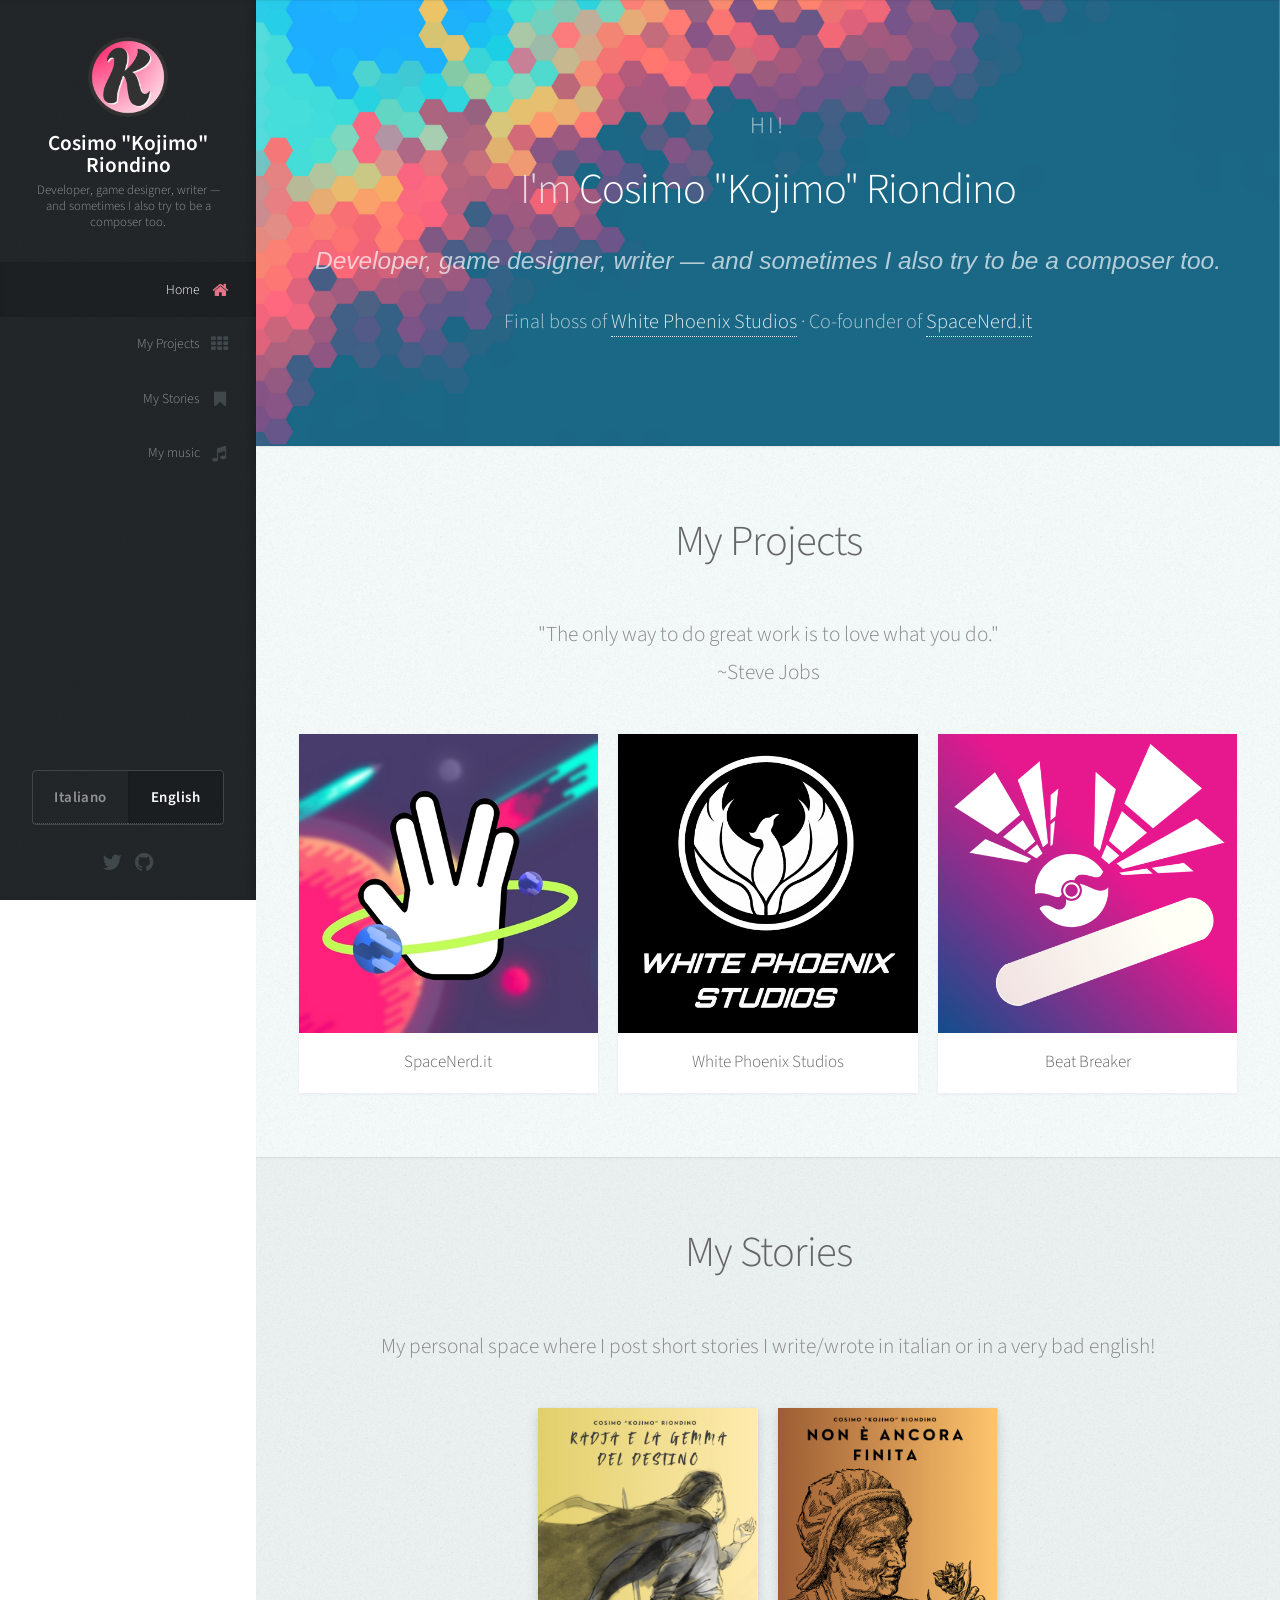
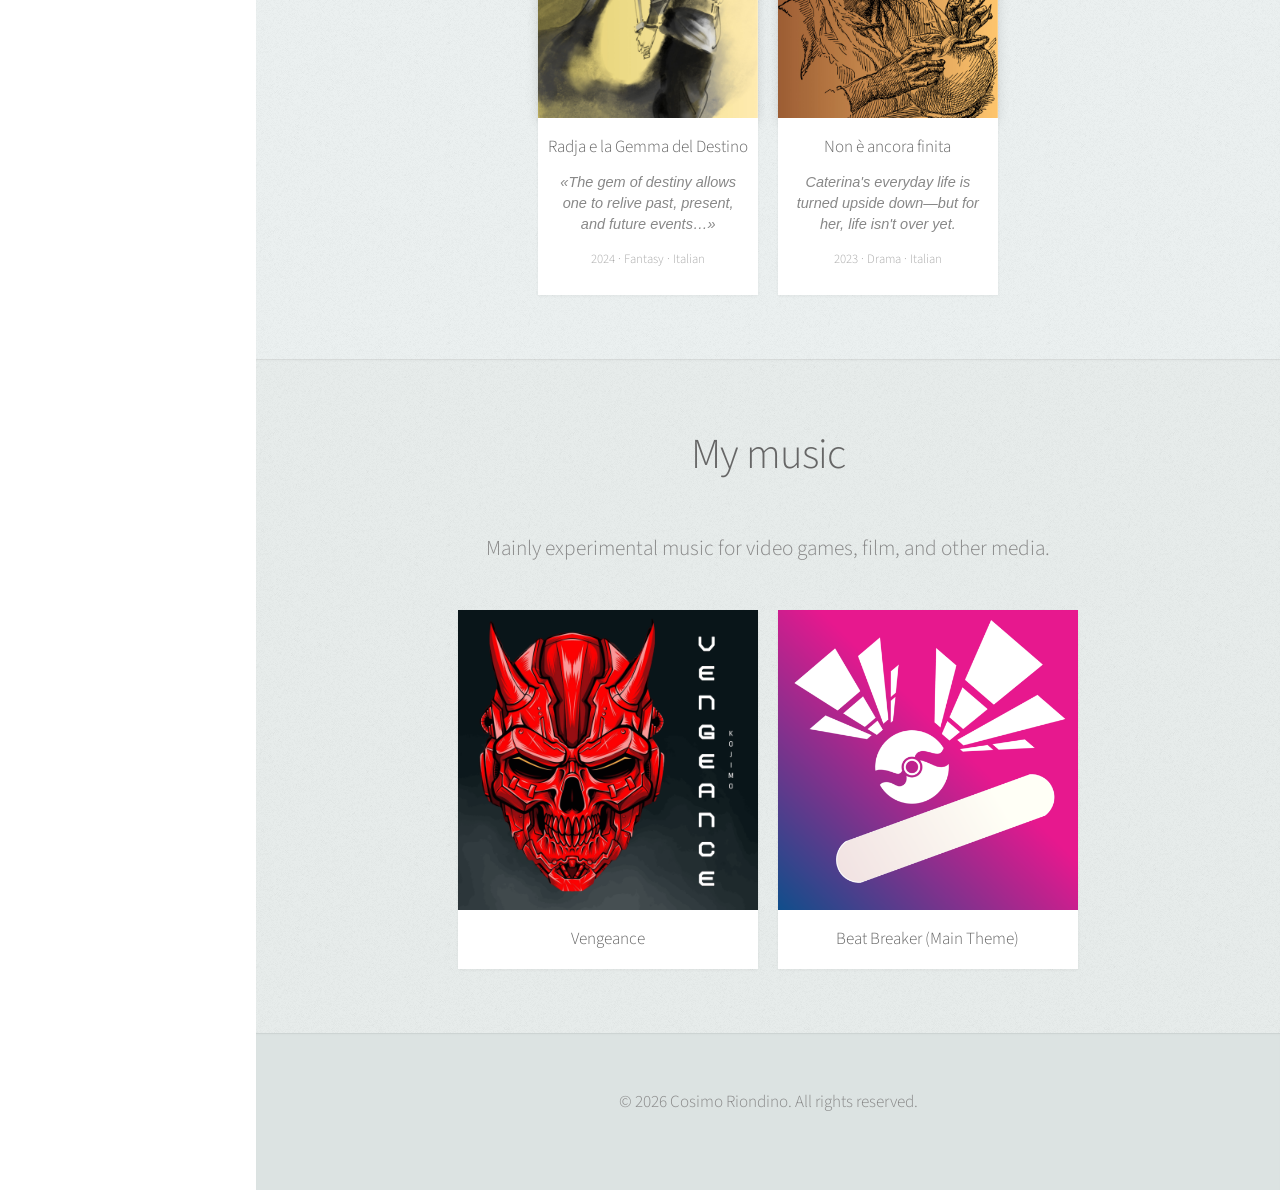
==== commit a1f1704d: "fix scrolling and visualization of main logo" ====
--- a/en/index.html
+++ b/en/index.html
@@ -31,7 +31,7 @@
 					<div id="logo">
 						<span class="image avatar48"><img src="images/avatar.png" alt="" /></span>
 						<h1 id="title">Cosimo "Kojimo" Riondino</h1>
-						<p>Game Designer, Writer, Developer & Webdesigner</p>
+						<p>Developer, game designer, writer — and sometimes I also try to be a composer too.</p>
 					</div>
 
 					<!-- Nav -->
@@ -76,11 +76,14 @@
 				<section id="top" class="one dark cover">
 					<div class="container">
 
-						<header>
-							<h2 class="alt"><strong>HI!</strong><br>I'm <strong>Cosimo "Kojimo" Riondino</strong>.<br><br>
-								<p>Professional Software Developer & Web Designer;<br>Wannabe Game Designer & Writer;<br>
-									Final boss of <a href="https://whitephoenixstudios.com" target="_blank">White Phoenix Studios</a>.<br>
-									Leadwriter/co-founder at <a href="https://spacenerd.it" target="_blank">SpaceNerd.it</a>.</p></h2>
+						<header class="intro">
+							<p class="intro-greeting">Hi!</p>
+							<h2>I'm <strong>Cosimo "Kojimo" Riondino</strong></h2>
+							<p class="intro-tagline">Developer, game designer, writer — and sometimes I also try to be a composer too.</p>
+							<p class="intro-details">
+								Final boss of <a href="https://whitephoenixstudios.com" target="_blank">White Phoenix Studios</a> ·
+								Co-founder of <a href="https://spacenerd.it" target="_blank">SpaceNerd.it</a>
+							</p>
 						</header>
 
 					</div>
@@ -189,7 +192,7 @@
 							</div>
 							<div class="4u$ 12u$(mobile)">
 								<article class="item">
-									<a href="#" class="image fit"><img src="images/bb.png" alt="" /></a>
+									<a href="https://push.fm/fl/tpytp3yk" target="_blank" class="image fit"><img src="images/bb.png" alt="" /></a>
 									<header>
 										<h3>Beat Breaker (Main Theme)</h3>
 									</header>
--- a/en/assets/css/library.css
+++ b/en/assets/css/library.css
@@ -1,4 +1,78 @@
 @import url("https://fonts.googleapis.com/css?family=Source+Sans+Pro:300,300italic,400,600");
+
+/* --- Sidebar logo --- */
+
+#logo .image.avatar48,
+#logo .image.avatar48 img {
+	width: 80px;
+	height: 80px;
+}
+
+/* --- Nav scroll: avoid #main slide glitch on menu click --- */
+
+body.nav-scrolling #main,
+body.nav-scrolling #headerToggle {
+	transition: none !important;
+}
+
+/* --- Homepage intro (#top) --- */
+
+header.intro {
+	margin: 0;
+}
+
+header.intro .intro-greeting {
+	color: rgba(255, 255, 255, 0.65);
+	font-size: 1.1em;
+	font-weight: 300;
+	letter-spacing: 0.12em;
+	margin: 0 0 0.6em 0;
+	text-transform: uppercase;
+}
+
+header.intro h2 {
+	font-size: 2em;
+	letter-spacing: -1px;
+	margin: 0 0 0.5em 0;
+}
+
+header.intro .intro-tagline {
+	font-size: 1.15em;
+	font-style: italic;
+	line-height: 1.5;
+	margin: 0 0 1em 0;
+	opacity: 0.9;
+}
+
+header.intro .intro-details {
+	font-size: 0.95em;
+	line-height: 1.7;
+	margin: 0;
+	opacity: 0.85;
+}
+
+@media screen and (max-width: 736px) {
+	header.intro .intro-greeting {
+		letter-spacing: 0.08em;
+		margin-bottom: 0.75em;
+	}
+
+	header.intro h2 {
+		font-size: 1.5em;
+		letter-spacing: 0;
+		margin-bottom: 0.6em;
+	}
+
+	header.intro .intro-tagline {
+		font-size: 1.05em;
+		line-height: 1.6;
+	}
+
+	header.intro .intro-details {
+		font-size: 0.9em;
+		line-height: 1.65;
+	}
+}
 
 /* --- Stories shelf (homepage #stories) — portfolio .item cards with book covers --- */
 
@@ -75,9 +149,10 @@
 	display: flex;
 	flex-direction: column;
 	font-family: "Source Sans Pro", sans-serif;
-	height: 100dvh;
+	height: calc(var(--reader-vh, 1svh) * 100);
 	margin: 0;
-	min-height: 100vh;
+	max-height: calc(var(--reader-vh, 1svh) * 100);
+	min-height: 100svh;
 	overflow: hidden;
 }
 
@@ -163,9 +238,10 @@
 	display: flex;
 	flex: 1;
 	flex-direction: column;
-	justify-content: center;
+	justify-content: flex-start;
 	min-height: 0;
-	padding: 0.75em 1em 1em;
+	overflow: hidden;
+	padding: 0.75em 1em 0;
 }
 
 .story-reader-book-wrap {
@@ -174,7 +250,44 @@
 	flex: 1;
 	justify-content: center;
 	min-height: 0;
-	width: 100%;
+	overflow: hidden;
+	position: relative;
+	touch-action: pan-x pan-y;
+	width: 100%;
+}
+
+.story-reader-book-scaler {
+	align-items: center;
+	display: flex;
+	height: 100%;
+	justify-content: center;
+	max-height: 100%;
+	transform-origin: center center;
+	transition: transform 0.15s ease-out;
+	width: 100%;
+	will-change: transform;
+}
+
+.story-reader-book-scaler.is-transforming {
+	transition: none;
+}
+
+.story-reader-book-wrap.is-zoomed {
+	touch-action: none;
+	user-select: none;
+}
+
+.story-reader-book-wrap.is-panning .story-reader-book-scaler {
+	cursor: grabbing;
+}
+
+.story-reader-book-wrap.is-zoomed:not(.is-panning) .story-reader-book-scaler {
+	cursor: grab;
+}
+
+.story-reader-book-wrap.is-zoomed.is-flip-zone-prev:not(.is-panning) .story-reader-book-scaler,
+.story-reader-book-wrap.is-zoomed.is-flip-zone-next:not(.is-panning) .story-reader-book-scaler {
+	cursor: pointer;
 }
 
 #book {
@@ -203,11 +316,30 @@
 }
 
 .story-reader-nav {
+	align-items: center;
 	display: flex;
 	flex-shrink: 0;
-	gap: 0.75em;
+	flex-wrap: wrap;
+	gap: 0.5em 0.75em;
 	justify-content: center;
-	margin-top: 0.75em;
+	margin-top: 0.5em;
+	padding-bottom: max(0.75em, env(safe-area-inset-bottom, 0px));
+	width: 100%;
+}
+
+.story-reader-zoom {
+	align-items: center;
+	display: flex;
+	gap: 0.35em;
+}
+
+.story-reader-zoom-level {
+	color: rgba(255, 255, 255, 0.5);
+	font-family: "Source Sans Pro", sans-serif;
+	font-size: 0.85em;
+	font-weight: 600;
+	min-width: 3.25em;
+	text-align: center;
 }
 
 .story-reader-nav button {
@@ -238,3 +370,36 @@
 	cursor: default;
 	opacity: 0.35;
 }
+
+@media screen and (max-width: 736px) {
+	.story-reader-toolbar {
+		gap: 0.5em 0.75em;
+		padding: 0.6em 1em;
+		padding-top: max(0.6em, env(safe-area-inset-top, 0px));
+	}
+
+	.story-reader-toolbar h1 {
+		font-size: 0.95em;
+	}
+
+	.story-reader-toolbar a,
+	.story-reader-toolbar button {
+		font-size: 0.8em;
+		padding: 0.4em 0.75em;
+	}
+
+	.story-reader-stage {
+		padding: 0.5em 0.75em 0;
+	}
+
+	.story-reader-nav {
+		gap: 0.4em 0.6em;
+		margin-top: 0.4em;
+	}
+
+	.story-reader-nav button {
+		font-size: 1em;
+		min-width: 2.75em;
+		padding: 0.45em 0.85em;
+	}
+}
